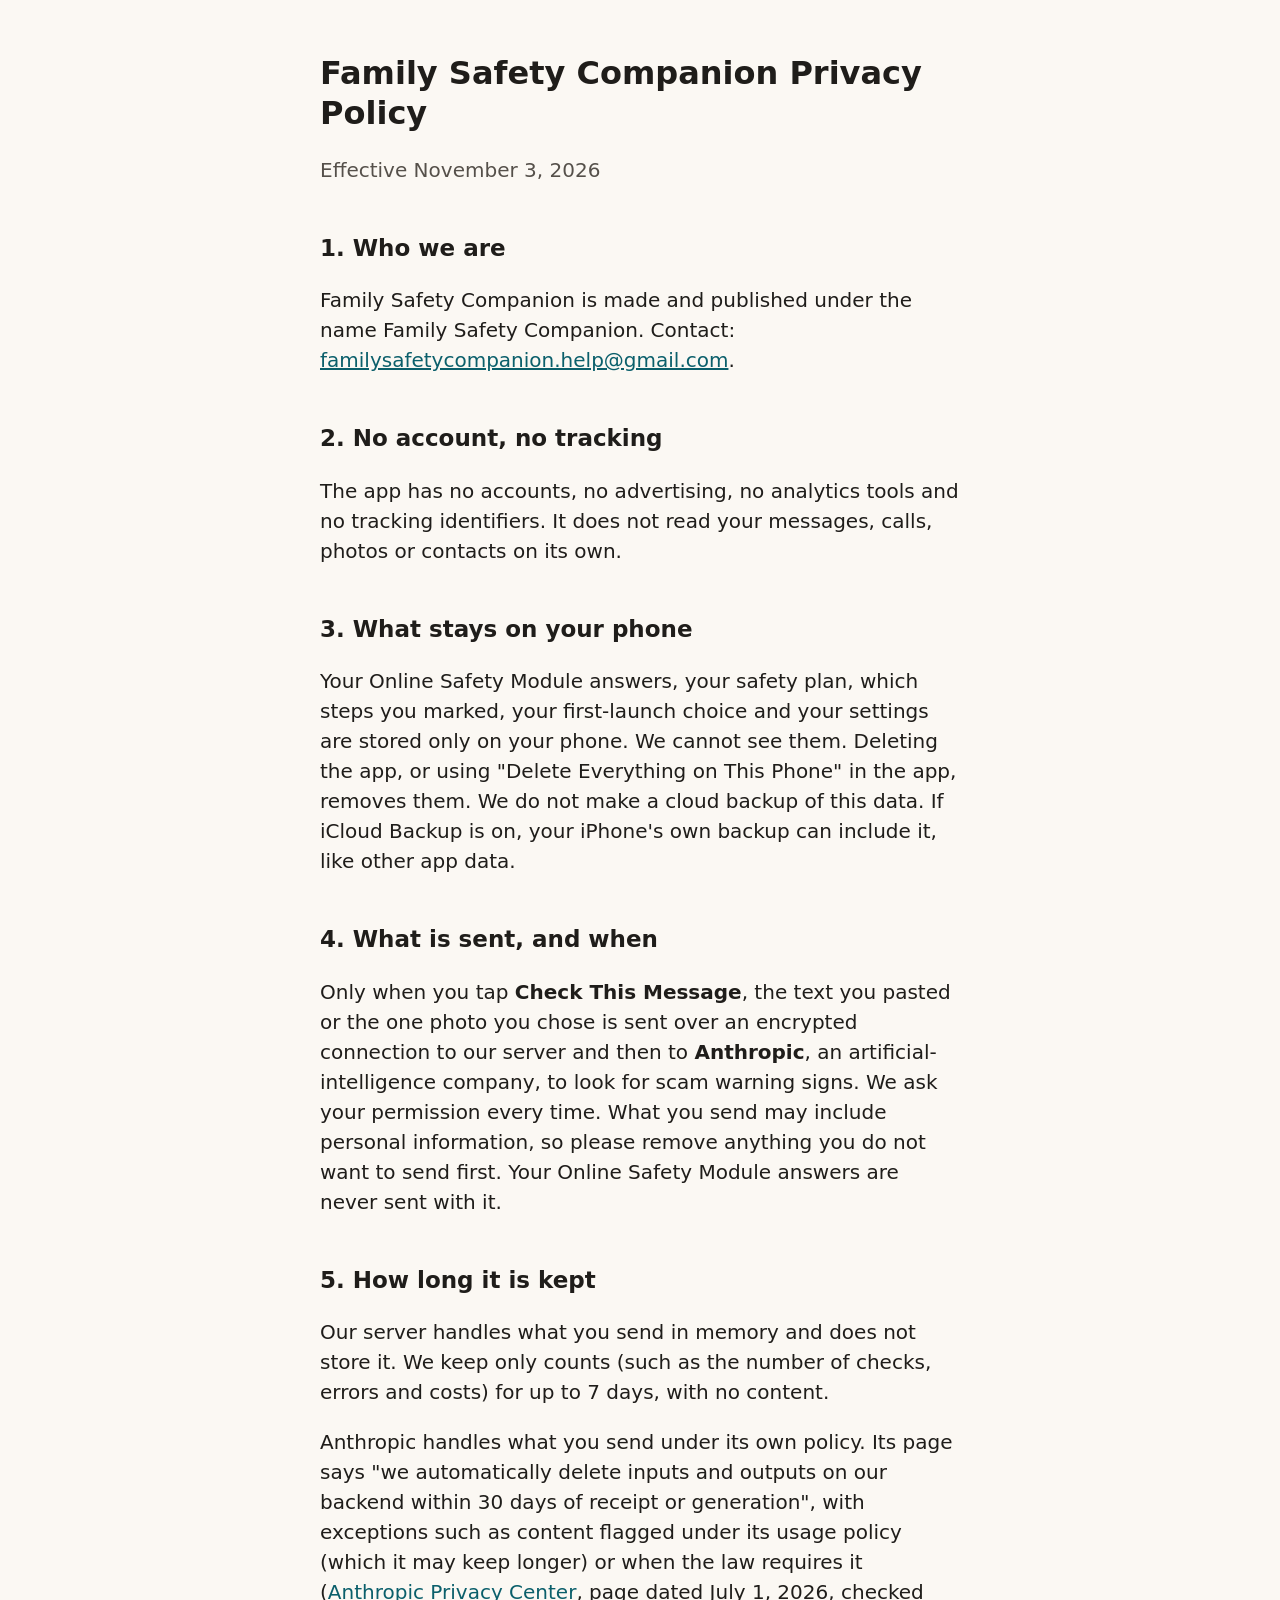
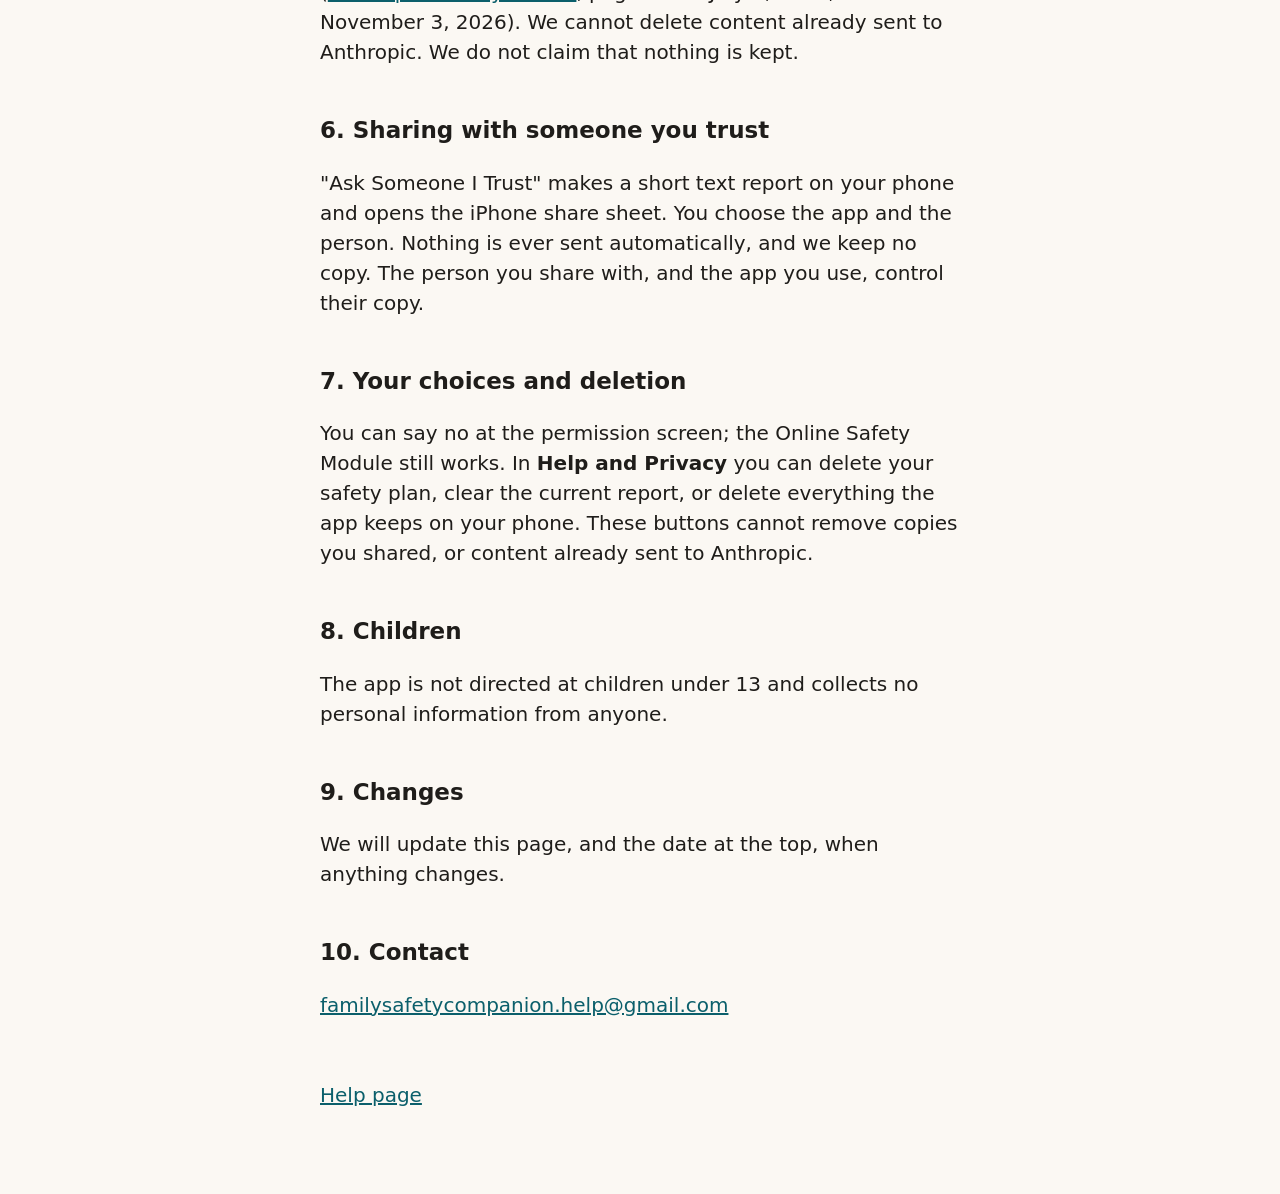
==== privacy.html @ 12cf43f0 "Help and privacy pages for Family Safety Companion" ====
<!doctype html>
<html lang="en">
<head>
<meta charset="utf-8">
<meta name="viewport" content="width=device-width, initial-scale=1">
<title>Privacy Policy · Family Safety Companion</title>
<link rel="stylesheet" href="style.css">
</head>
<body>
<main>
<h1>Family Safety Companion Privacy Policy</h1>
<p class="meta">Effective November 3, 2026</p>

<h2>1. Who we are</h2>
<p>Family Safety Companion is made and published under the name Family Safety Companion. Contact: <a href="mailto:familysafetycompanion.help@gmail.com">familysafetycompanion.help@gmail.com</a>.</p>

<h2>2. No account, no tracking</h2>
<p>The app has no accounts, no advertising, no analytics tools and no tracking identifiers. It does not read your messages, calls, photos or contacts on its own.</p>

<h2>3. What stays on your phone</h2>
<p>Your Online Safety Module answers, your safety plan, which steps you marked, your first-launch choice and your settings are stored only on your phone. We cannot see them. Deleting the app, or using "Delete Everything on This Phone" in the app, removes them. We do not make a cloud backup of this data. If iCloud Backup is on, your iPhone's own backup can include it, like other app data.</p>

<h2>4. What is sent, and when</h2>
<p>Only when you tap <strong>Check This Message</strong>, the text you pasted or the one photo you chose is sent over an encrypted connection to our server and then to <strong>Anthropic</strong>, an artificial-intelligence company, to look for scam warning signs. We ask your permission every time. What you send may include personal information, so please remove anything you do not want to send first. Your Online Safety Module answers are never sent with it.</p>

<h2>5. How long it is kept</h2>
<p>Our server handles what you send in memory and does not store it. We keep only counts (such as the number of checks, errors and costs) for up to 7 days, with no content.</p>
<p>Anthropic handles what you send under its own policy. Its page says "we automatically delete inputs and outputs on our backend within 30 days of receipt or generation", with exceptions such as content flagged under its usage policy (which it may keep longer) or when the law requires it (<a href="https://privacy.claude.com/en/articles/7996866-how-long-do-you-store-my-organization-s-data">Anthropic Privacy Center</a>, page dated July 1, 2026, checked November 3, 2026). We cannot delete content already sent to Anthropic. We do not claim that nothing is kept.</p>

<h2>6. Sharing with someone you trust</h2>
<p>"Ask Someone I Trust" makes a short text report on your phone and opens the iPhone share sheet. You choose the app and the person. Nothing is ever sent automatically, and we keep no copy. The person you share with, and the app you use, control their copy.</p>

<h2>7. Your choices and deletion</h2>
<p>You can say no at the permission screen; the Online Safety Module still works. In <strong>Help and Privacy</strong> you can delete your safety plan, clear the current report, or delete everything the app keeps on your phone. These buttons cannot remove copies you shared, or content already sent to Anthropic.</p>

<h2>8. Children</h2>
<p>The app is not directed at children under 13 and collects no personal information from anyone.</p>

<h2>9. Changes</h2>
<p>We will update this page, and the date at the top, when anything changes.</p>

<h2>10. Contact</h2>
<p><a href="mailto:familysafetycompanion.help@gmail.com">familysafetycompanion.help@gmail.com</a></p>

<p class="nav"><a href="./">Help page</a></p>
</main>
</body>
</html>
---- style.css ----
:root {
  color-scheme: light dark;
  --bg: #fbf8f3;
  --text: #1f1d1a;
  --muted: #55504a;
  --link: #0b5f6b;
}
@media (prefers-color-scheme: dark) {
  :root { --bg: #161513; --text: #f2efe9; --muted: #bdb7ae; --link: #7fd3dd; }
}
body {
  margin: 0;
  background: var(--bg);
  color: var(--text);
  font: 20px/1.5 -apple-system, BlinkMacSystemFont, "Segoe UI", system-ui, sans-serif;
}
main { max-width: 40rem; margin: 0 auto; padding: 2rem 16px 4rem; }
h1 { font-size: 1.6em; line-height: 1.25; }
h2 { font-size: 1.15em; margin-top: 2em; }
.meta, .lead { color: var(--muted); }
a { color: var(--link); }
.nav { margin-top: 3em; }
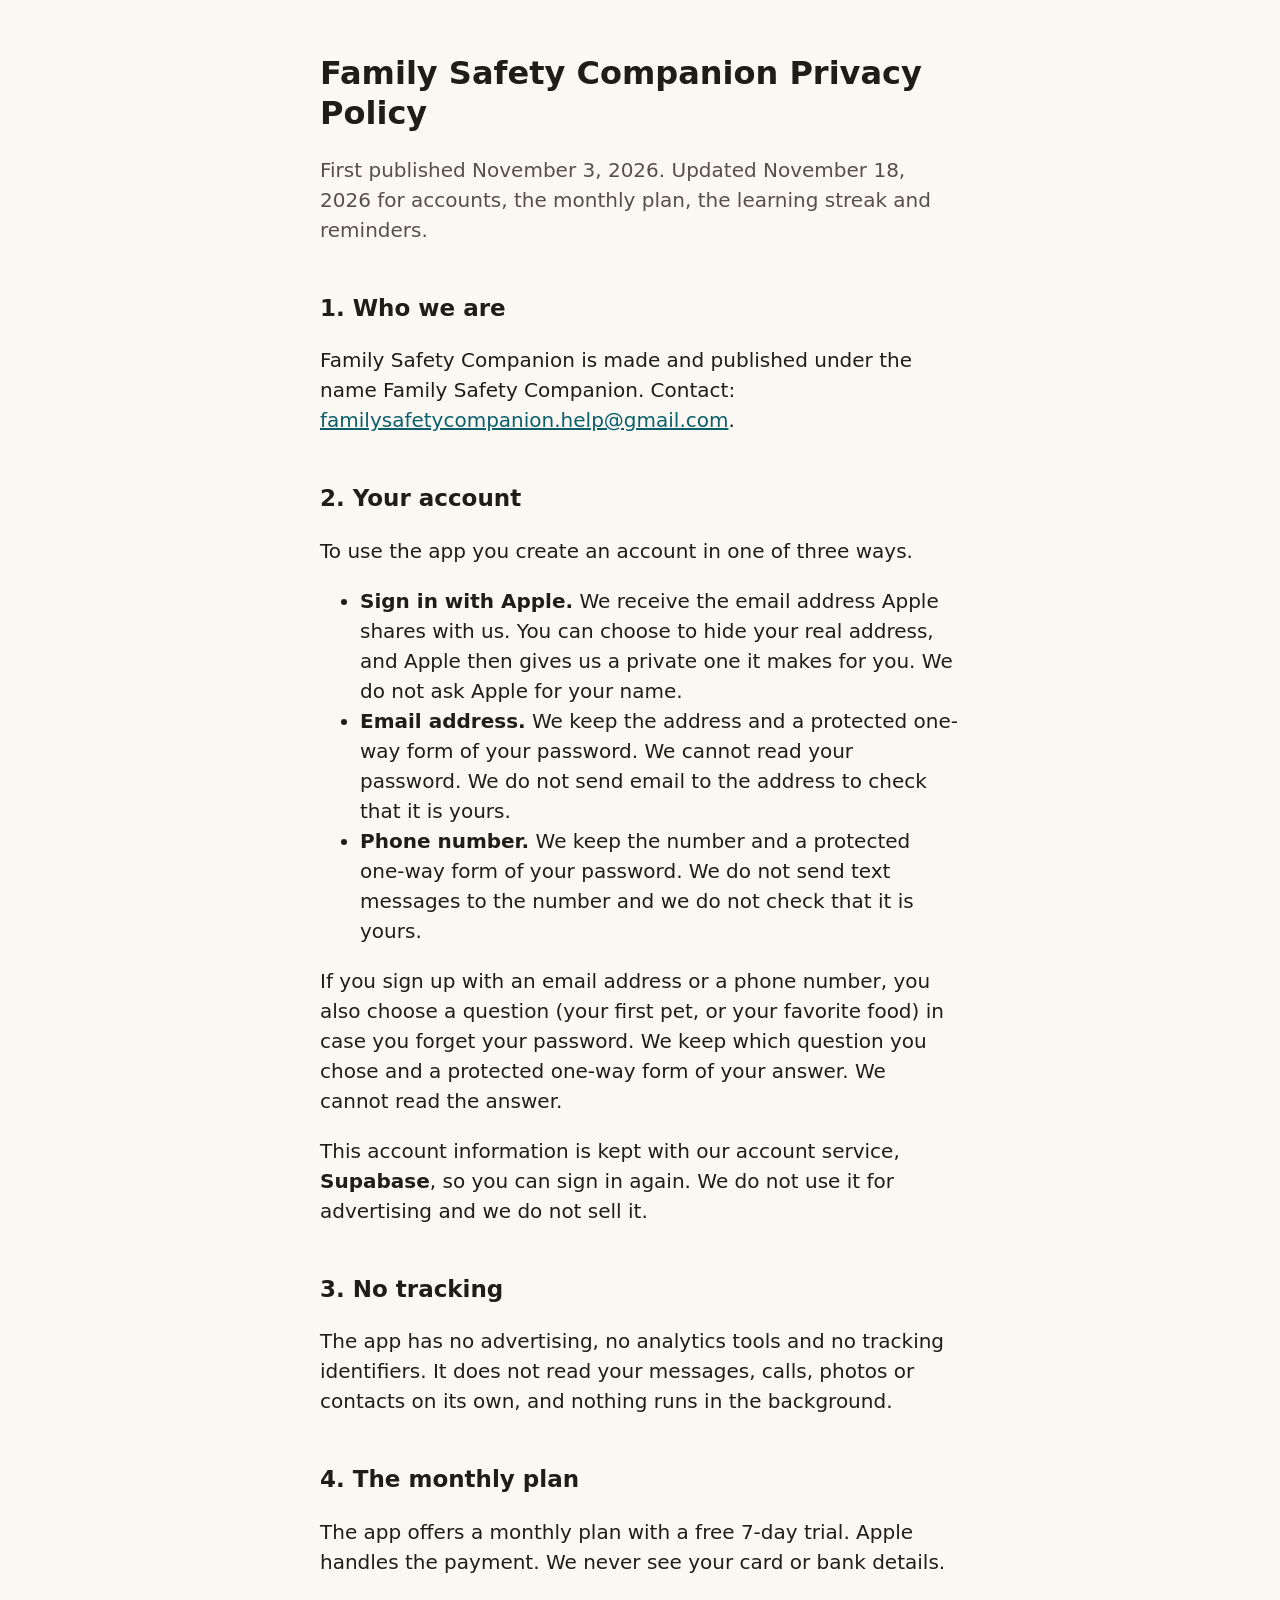
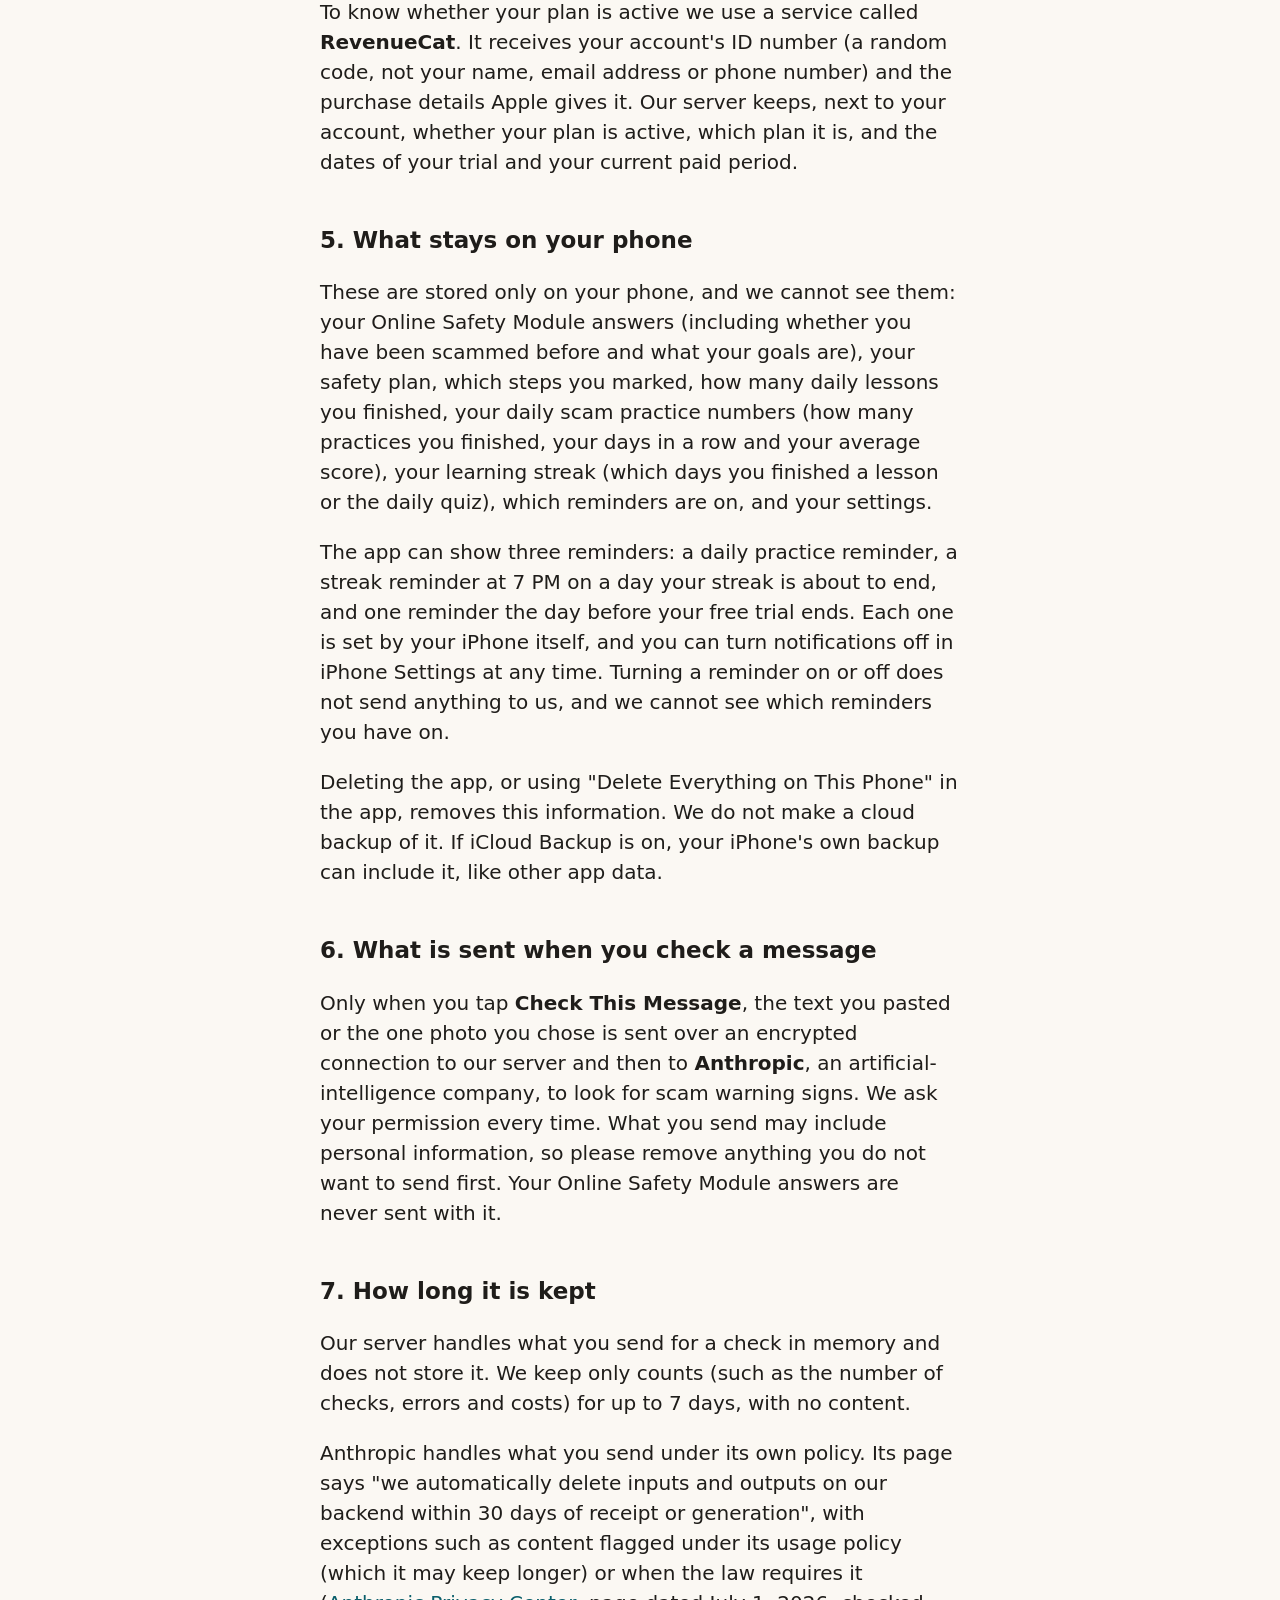
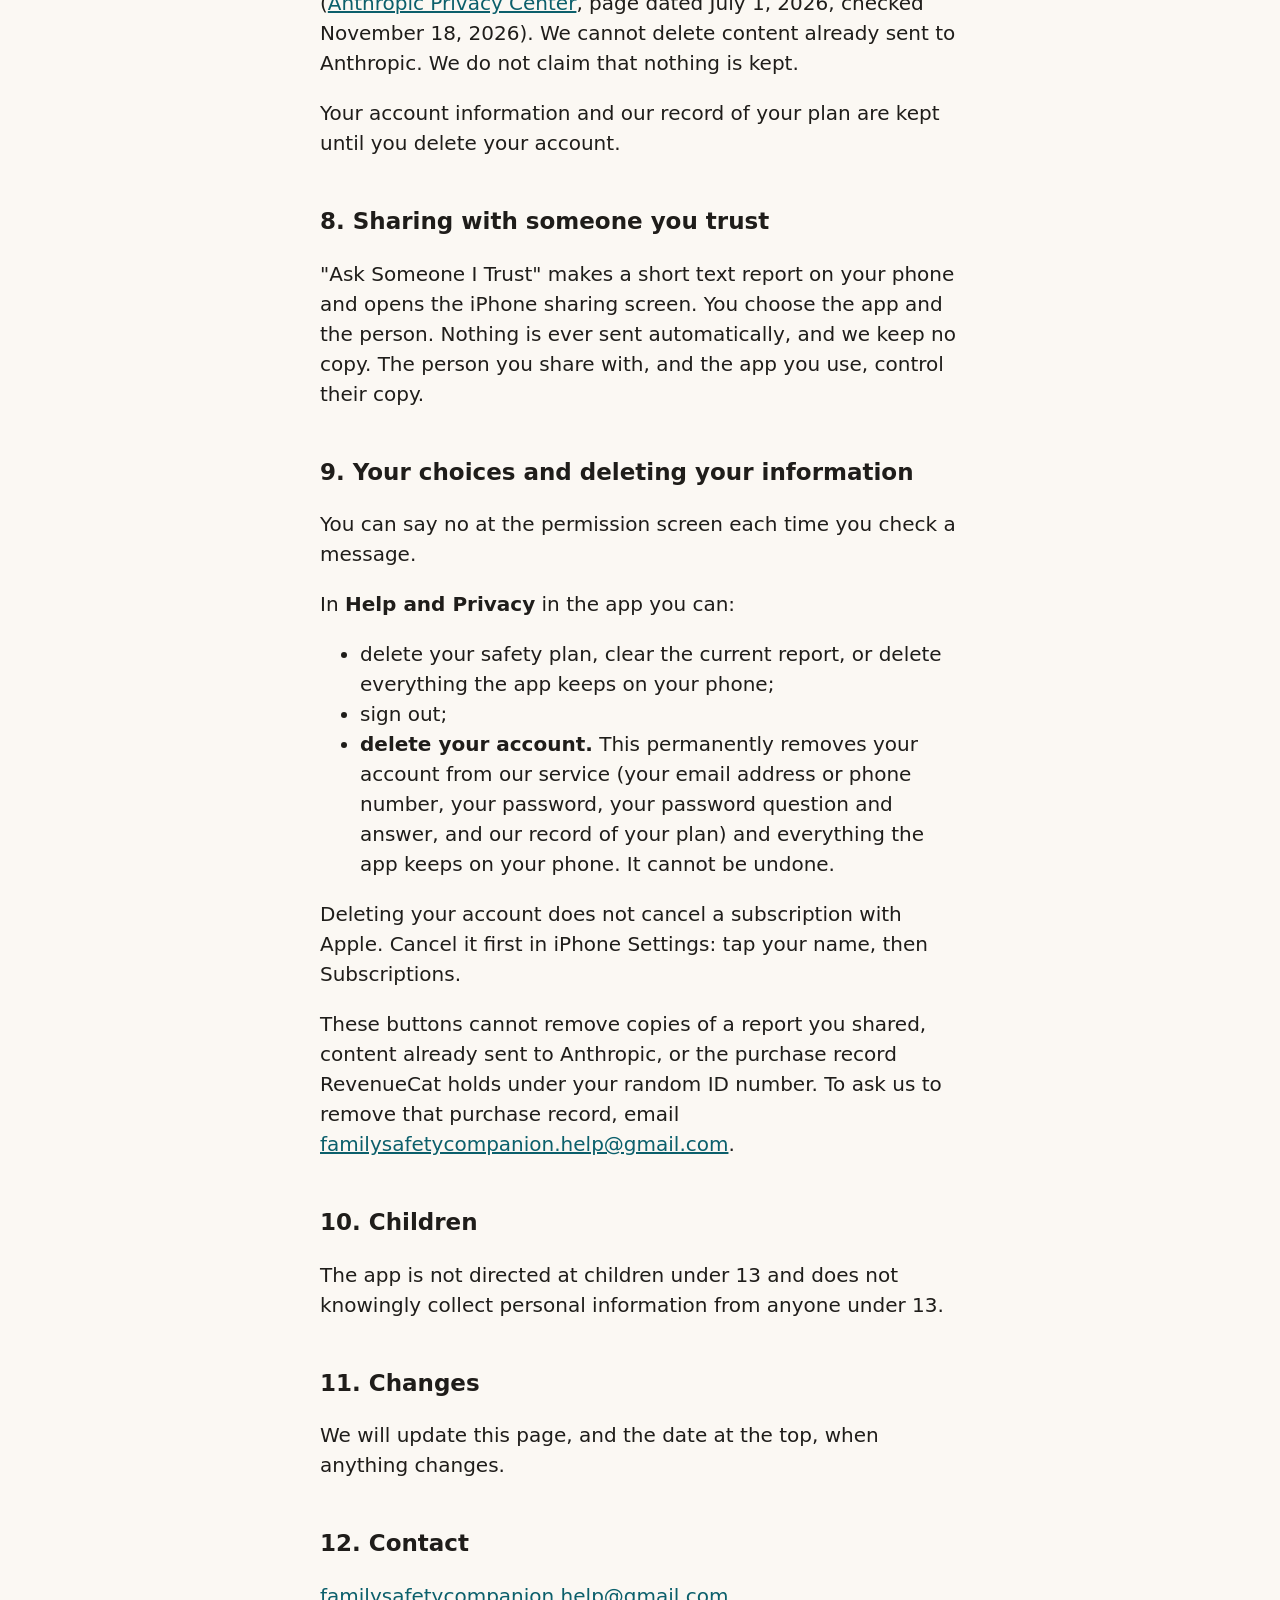
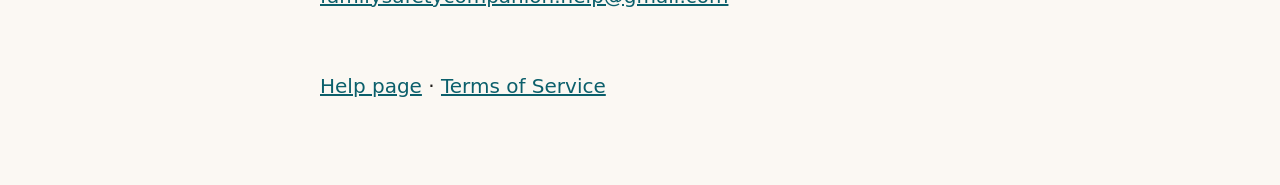
==== commit 7bad129f: "Add the Terms of Service; update the help and privacy pages Accounts, the monthly plan with its free" ====
--- a/privacy.html
+++ b/privacy.html
@@ -9,40 +9,65 @@
 <body>
 <main>
 <h1>Family Safety Companion Privacy Policy</h1>
-<p class="meta">Effective November 3, 2026</p>
+<p class="meta">First published November 3, 2026. Updated November 18, 2026 for accounts, the monthly plan, the learning streak and reminders.</p>
 
 <h2>1. Who we are</h2>
 <p>Family Safety Companion is made and published under the name Family Safety Companion. Contact: <a href="mailto:familysafetycompanion.help@gmail.com">familysafetycompanion.help@gmail.com</a>.</p>
 
-<h2>2. No account, no tracking</h2>
-<p>The app has no accounts, no advertising, no analytics tools and no tracking identifiers. It does not read your messages, calls, photos or contacts on its own.</p>
+<h2>2. Your account</h2>
+<p>To use the app you create an account in one of three ways.</p>
+<ul>
+<li><strong>Sign in with Apple.</strong> We receive the email address Apple shares with us. You can choose to hide your real address, and Apple then gives us a private one it makes for you. We do not ask Apple for your name.</li>
+<li><strong>Email address.</strong> We keep the address and a protected one-way form of your password. We cannot read your password. We do not send email to the address to check that it is yours.</li>
+<li><strong>Phone number.</strong> We keep the number and a protected one-way form of your password. We do not send text messages to the number and we do not check that it is yours.</li>
+</ul>
+<p>If you sign up with an email address or a phone number, you also choose a question (your first pet, or your favorite food) in case you forget your password. We keep which question you chose and a protected one-way form of your answer. We cannot read the answer.</p>
+<p>This account information is kept with our account service, <strong>Supabase</strong>, so you can sign in again. We do not use it for advertising and we do not sell it.</p>
 
-<h2>3. What stays on your phone</h2>
-<p>Your Online Safety Module answers, your safety plan, which steps you marked, your first-launch choice and your settings are stored only on your phone. We cannot see them. Deleting the app, or using "Delete Everything on This Phone" in the app, removes them. We do not make a cloud backup of this data. If iCloud Backup is on, your iPhone's own backup can include it, like other app data.</p>
+<h2>3. No tracking</h2>
+<p>The app has no advertising, no analytics tools and no tracking identifiers. It does not read your messages, calls, photos or contacts on its own, and nothing runs in the background.</p>
 
-<h2>4. What is sent, and when</h2>
+<h2>4. The monthly plan</h2>
+<p>The app offers a monthly plan with a free 7-day trial. Apple handles the payment. We never see your card or bank details.</p>
+<p>To know whether your plan is active we use a service called <strong>RevenueCat</strong>. It receives your account's ID number (a random code, not your name, email address or phone number) and the purchase details Apple gives it. Our server keeps, next to your account, whether your plan is active, which plan it is, and the dates of your trial and your current paid period.</p>
+
+<h2>5. What stays on your phone</h2>
+<p>These are stored only on your phone, and we cannot see them: your Online Safety Module answers (including whether you have been scammed before and what your goals are), your safety plan, which steps you marked, how many daily lessons you finished, your daily scam practice numbers (how many practices you finished, your days in a row and your average score), your learning streak (which days you finished a lesson or the daily quiz), which reminders are on, and your settings.</p>
+<p>The app can show three reminders: a daily practice reminder, a streak reminder at 7 PM on a day your streak is about to end, and one reminder the day before your free trial ends. Each one is set by your iPhone itself, and you can turn notifications off in iPhone Settings at any time. Turning a reminder on or off does not send anything to us, and we cannot see which reminders you have on.</p>
+<p>Deleting the app, or using "Delete Everything on This Phone" in the app, removes this information. We do not make a cloud backup of it. If iCloud Backup is on, your iPhone's own backup can include it, like other app data.</p>
+
+<h2>6. What is sent when you check a message</h2>
 <p>Only when you tap <strong>Check This Message</strong>, the text you pasted or the one photo you chose is sent over an encrypted connection to our server and then to <strong>Anthropic</strong>, an artificial-intelligence company, to look for scam warning signs. We ask your permission every time. What you send may include personal information, so please remove anything you do not want to send first. Your Online Safety Module answers are never sent with it.</p>
 
-<h2>5. How long it is kept</h2>
-<p>Our server handles what you send in memory and does not store it. We keep only counts (such as the number of checks, errors and costs) for up to 7 days, with no content.</p>
-<p>Anthropic handles what you send under its own policy. Its page says "we automatically delete inputs and outputs on our backend within 30 days of receipt or generation", with exceptions such as content flagged under its usage policy (which it may keep longer) or when the law requires it (<a href="https://privacy.claude.com/en/articles/7996866-how-long-do-you-store-my-organization-s-data">Anthropic Privacy Center</a>, page dated July 1, 2026, checked November 3, 2026). We cannot delete content already sent to Anthropic. We do not claim that nothing is kept.</p>
+<h2>7. How long it is kept</h2>
+<p>Our server handles what you send for a check in memory and does not store it. We keep only counts (such as the number of checks, errors and costs) for up to 7 days, with no content.</p>
+<p>Anthropic handles what you send under its own policy. Its page says "we automatically delete inputs and outputs on our backend within 30 days of receipt or generation", with exceptions such as content flagged under its usage policy (which it may keep longer) or when the law requires it (<a href="https://privacy.claude.com/en/articles/7996866-how-long-do-you-store-my-organization-s-data">Anthropic Privacy Center</a>, page dated July 1, 2026, checked November 18, 2026). We cannot delete content already sent to Anthropic. We do not claim that nothing is kept.</p>
+<p>Your account information and our record of your plan are kept until you delete your account.</p>
 
-<h2>6. Sharing with someone you trust</h2>
-<p>"Ask Someone I Trust" makes a short text report on your phone and opens the iPhone share sheet. You choose the app and the person. Nothing is ever sent automatically, and we keep no copy. The person you share with, and the app you use, control their copy.</p>
+<h2>8. Sharing with someone you trust</h2>
+<p>"Ask Someone I Trust" makes a short text report on your phone and opens the iPhone sharing screen. You choose the app and the person. Nothing is ever sent automatically, and we keep no copy. The person you share with, and the app you use, control their copy.</p>
 
-<h2>7. Your choices and deletion</h2>
-<p>You can say no at the permission screen; the Online Safety Module still works. In <strong>Help and Privacy</strong> you can delete your safety plan, clear the current report, or delete everything the app keeps on your phone. These buttons cannot remove copies you shared, or content already sent to Anthropic.</p>
+<h2>9. Your choices and deleting your information</h2>
+<p>You can say no at the permission screen each time you check a message.</p>
+<p>In <strong>Help and Privacy</strong> in the app you can:</p>
+<ul>
+<li>delete your safety plan, clear the current report, or delete everything the app keeps on your phone;</li>
+<li>sign out;</li>
+<li><strong>delete your account.</strong> This permanently removes your account from our service (your email address or phone number, your password, your password question and answer, and our record of your plan) and everything the app keeps on your phone. It cannot be undone.</li>
+</ul>
+<p>Deleting your account does not cancel a subscription with Apple. Cancel it first in iPhone Settings: tap your name, then Subscriptions.</p>
+<p>These buttons cannot remove copies of a report you shared, content already sent to Anthropic, or the purchase record RevenueCat holds under your random ID number. To ask us to remove that purchase record, email <a href="mailto:familysafetycompanion.help@gmail.com">familysafetycompanion.help@gmail.com</a>.</p>
 
-<h2>8. Children</h2>
-<p>The app is not directed at children under 13 and collects no personal information from anyone.</p>
+<h2>10. Children</h2>
+<p>The app is not directed at children under 13 and does not knowingly collect personal information from anyone under 13.</p>
 
-<h2>9. Changes</h2>
+<h2>11. Changes</h2>
 <p>We will update this page, and the date at the top, when anything changes.</p>
 
-<h2>10. Contact</h2>
+<h2>12. Contact</h2>
 <p><a href="mailto:familysafetycompanion.help@gmail.com">familysafetycompanion.help@gmail.com</a></p>
 
-<p class="nav"><a href="./">Help page</a></p>
+<p class="nav"><a href="./">Help page</a> · <a href="terms.html">Terms of Service</a></p>
 </main>
 </body>
 </html>
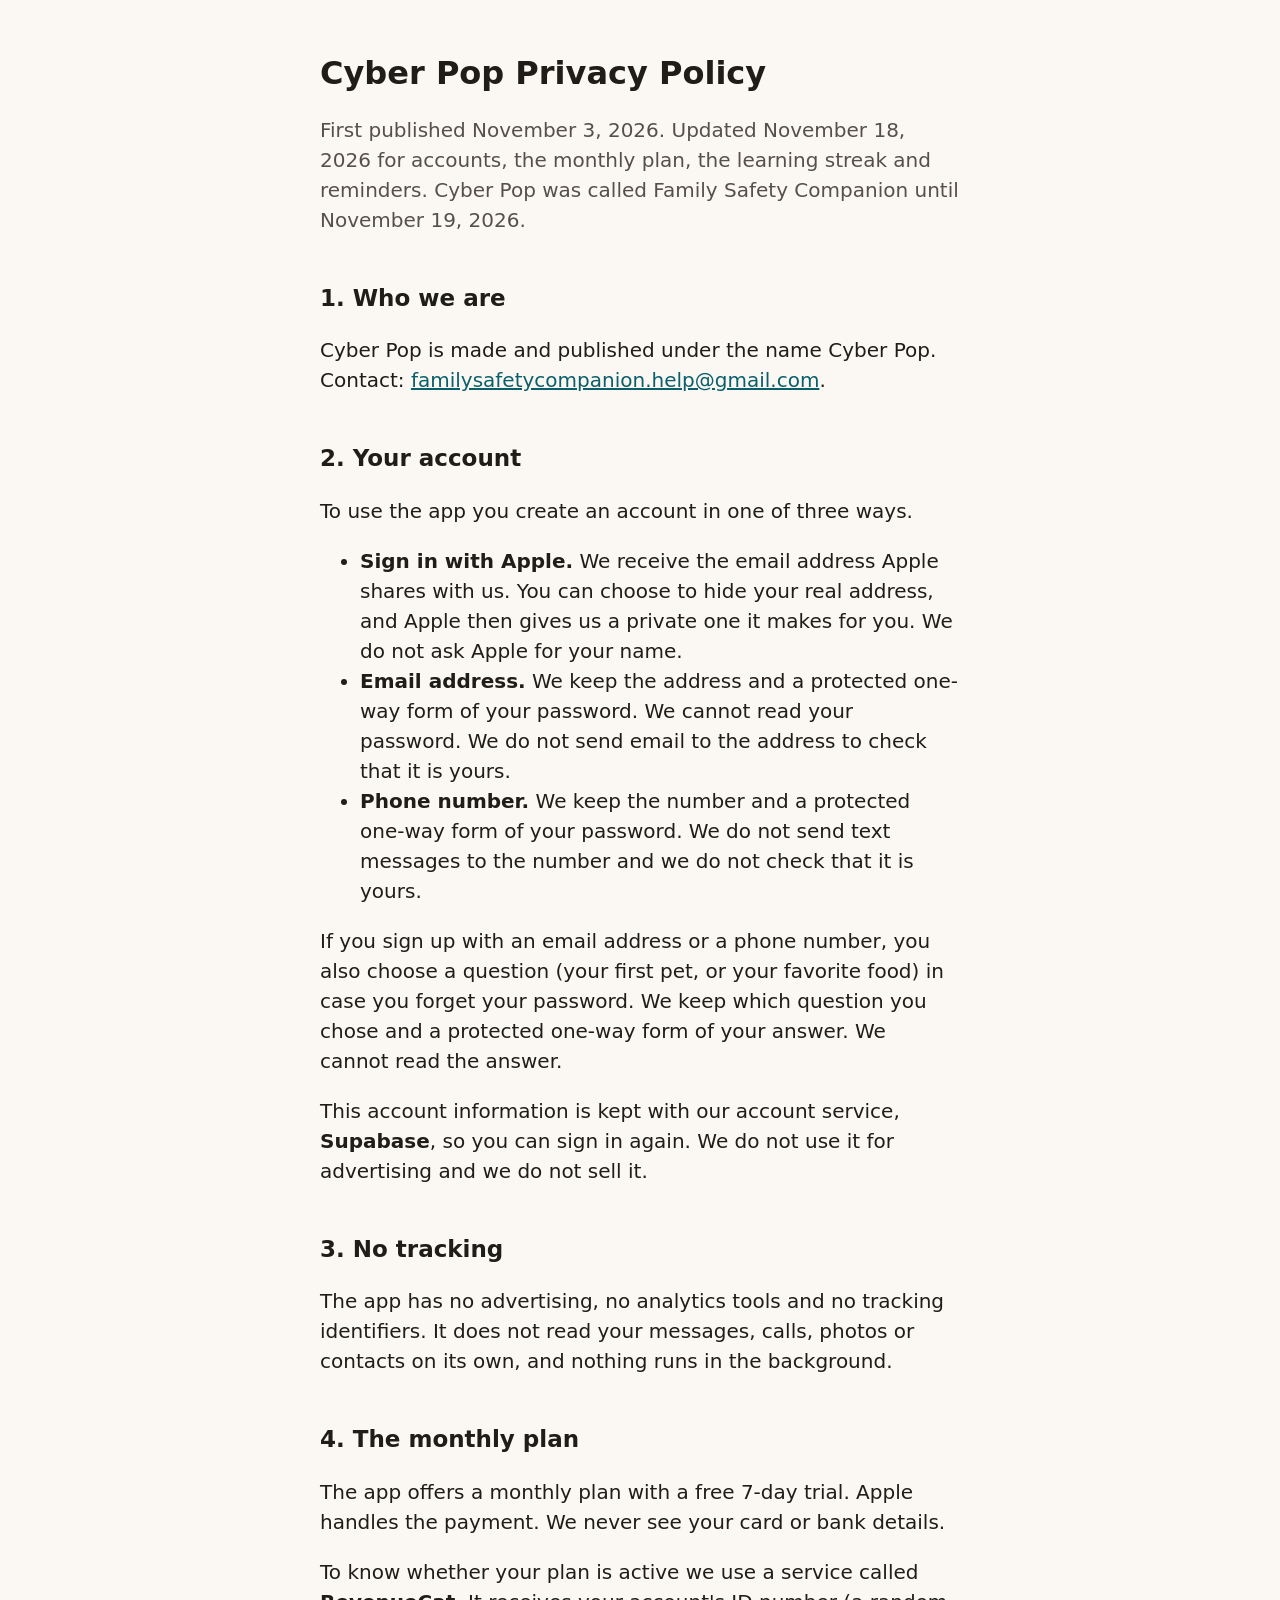
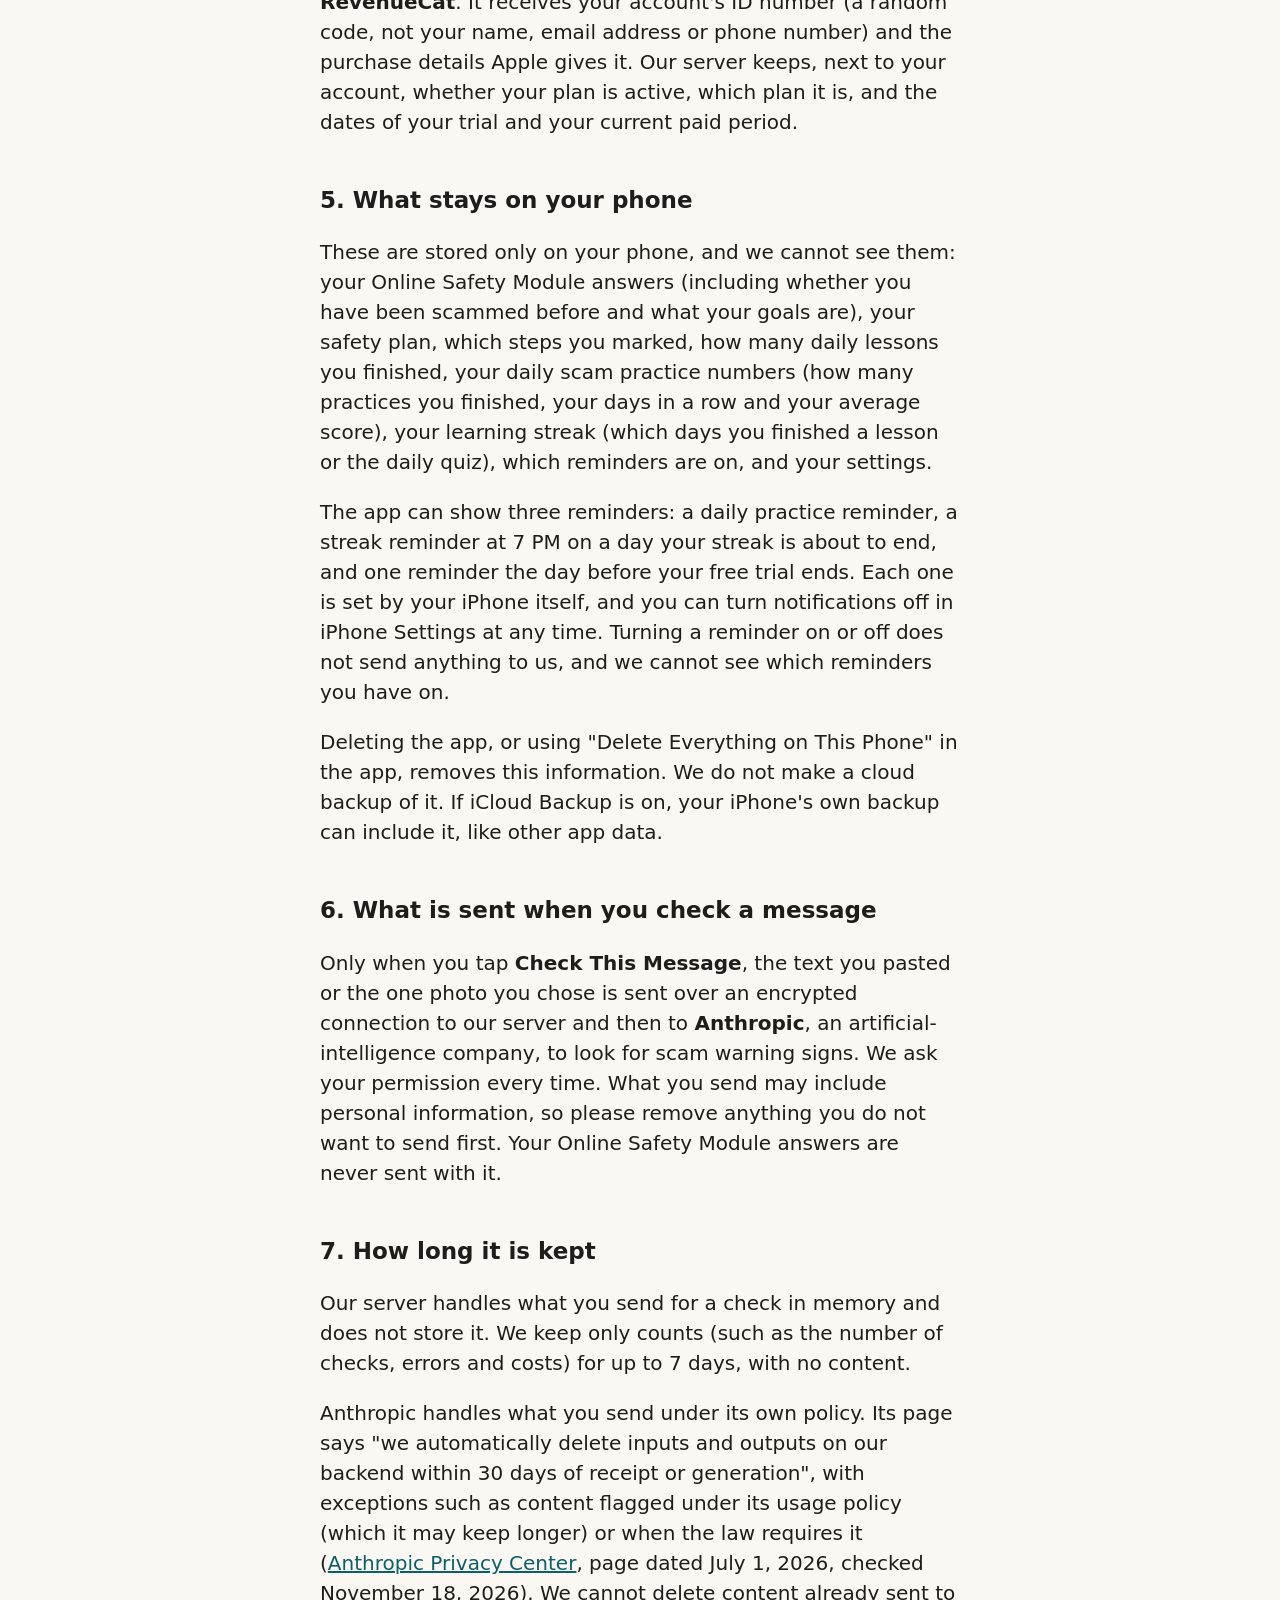
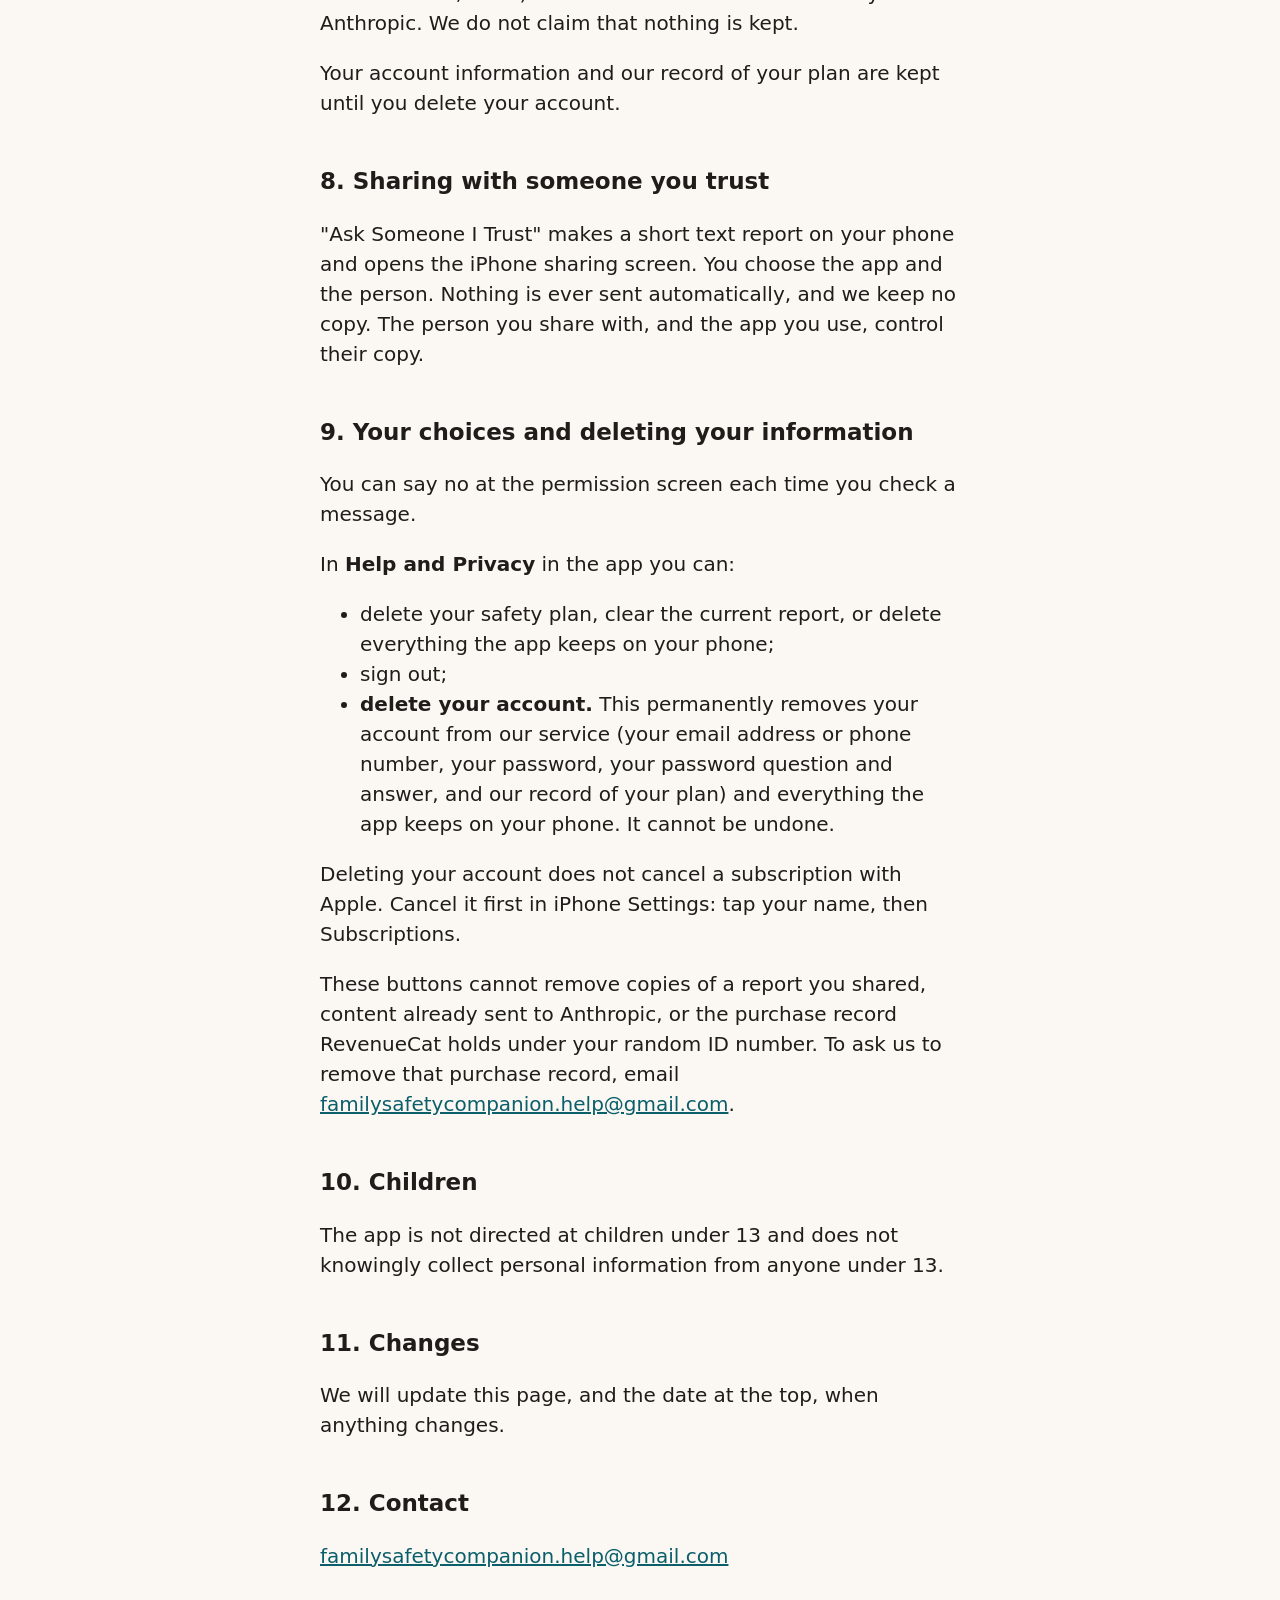
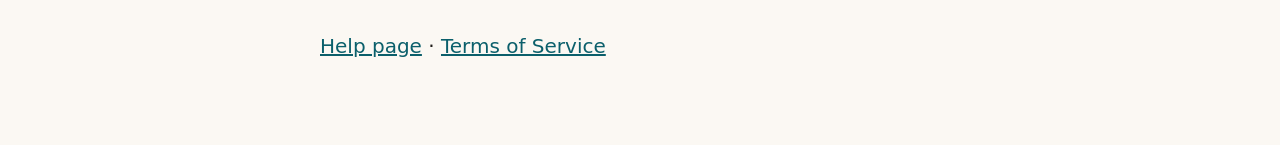
==== commit 0fb736c3: "Rename to Cyber Pop" ====
--- a/privacy.html
+++ b/privacy.html
@@ -3,16 +3,16 @@
 <head>
 <meta charset="utf-8">
 <meta name="viewport" content="width=device-width, initial-scale=1">
-<title>Privacy Policy · Family Safety Companion</title>
+<title>Privacy Policy · Cyber Pop</title>
 <link rel="stylesheet" href="style.css">
 </head>
 <body>
 <main>
-<h1>Family Safety Companion Privacy Policy</h1>
-<p class="meta">First published November 3, 2026. Updated November 18, 2026 for accounts, the monthly plan, the learning streak and reminders.</p>
+<h1>Cyber Pop Privacy Policy</h1>
+<p class="meta">First published November 3, 2026. Updated November 18, 2026 for accounts, the monthly plan, the learning streak and reminders. Cyber Pop was called Family Safety Companion until November 19, 2026.</p>
 
 <h2>1. Who we are</h2>
-<p>Family Safety Companion is made and published under the name Family Safety Companion. Contact: <a href="mailto:familysafetycompanion.help@gmail.com">familysafetycompanion.help@gmail.com</a>.</p>
+<p>Cyber Pop is made and published under the name Cyber Pop. Contact: <a href="mailto:familysafetycompanion.help@gmail.com">familysafetycompanion.help@gmail.com</a>.</p>
 
 <h2>2. Your account</h2>
 <p>To use the app you create an account in one of three ways.</p>
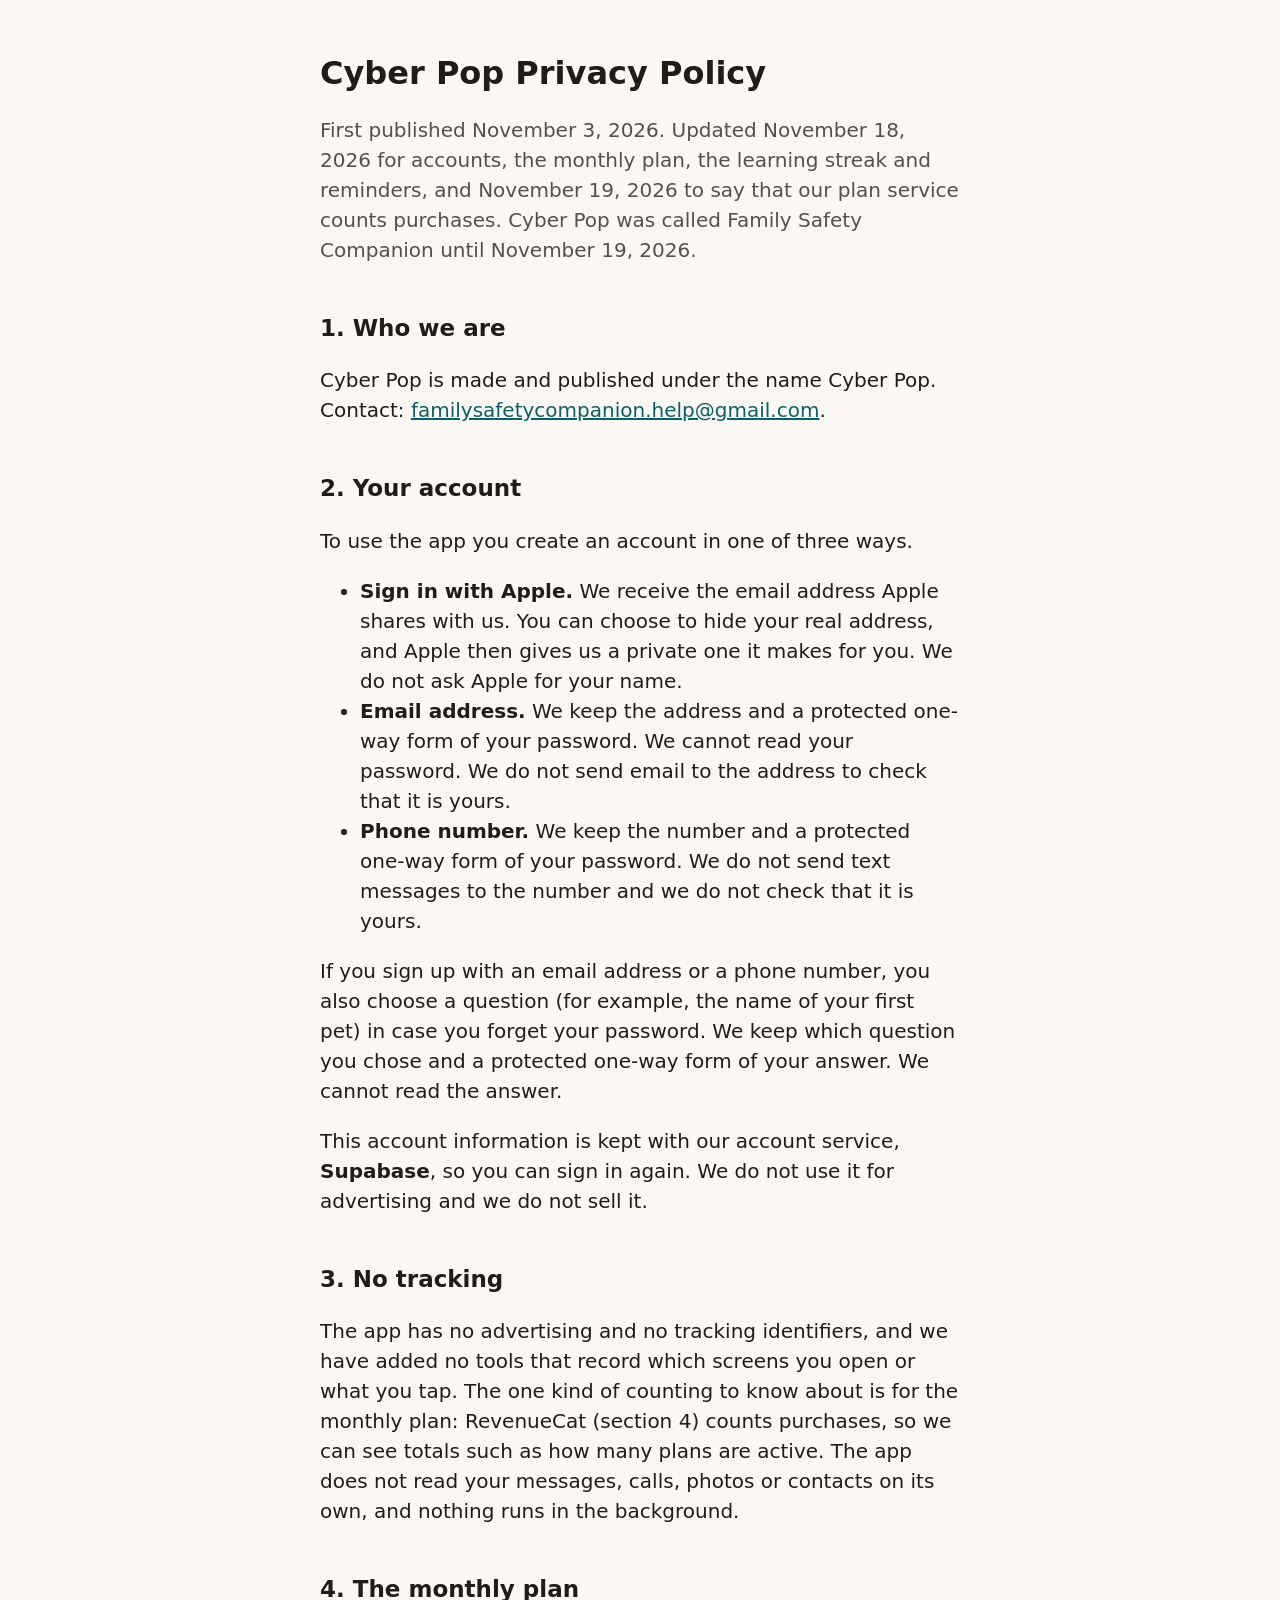
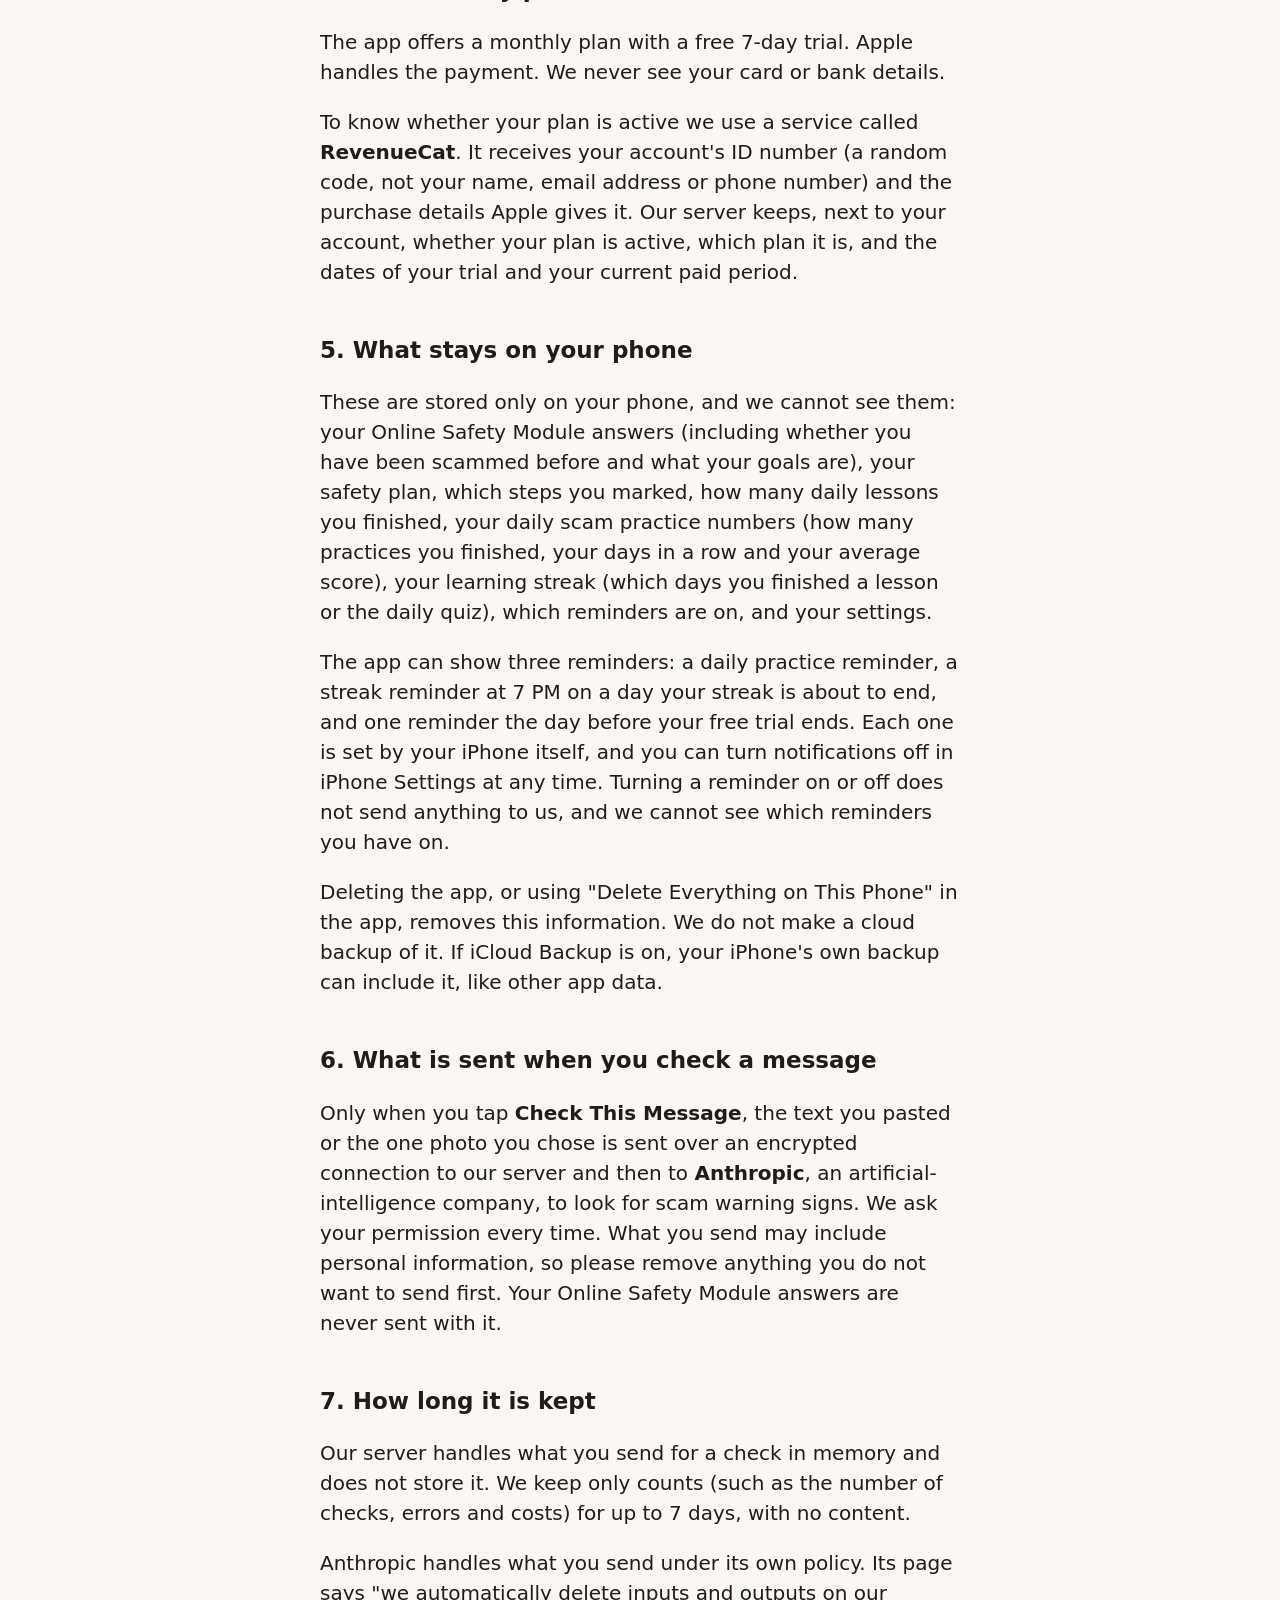
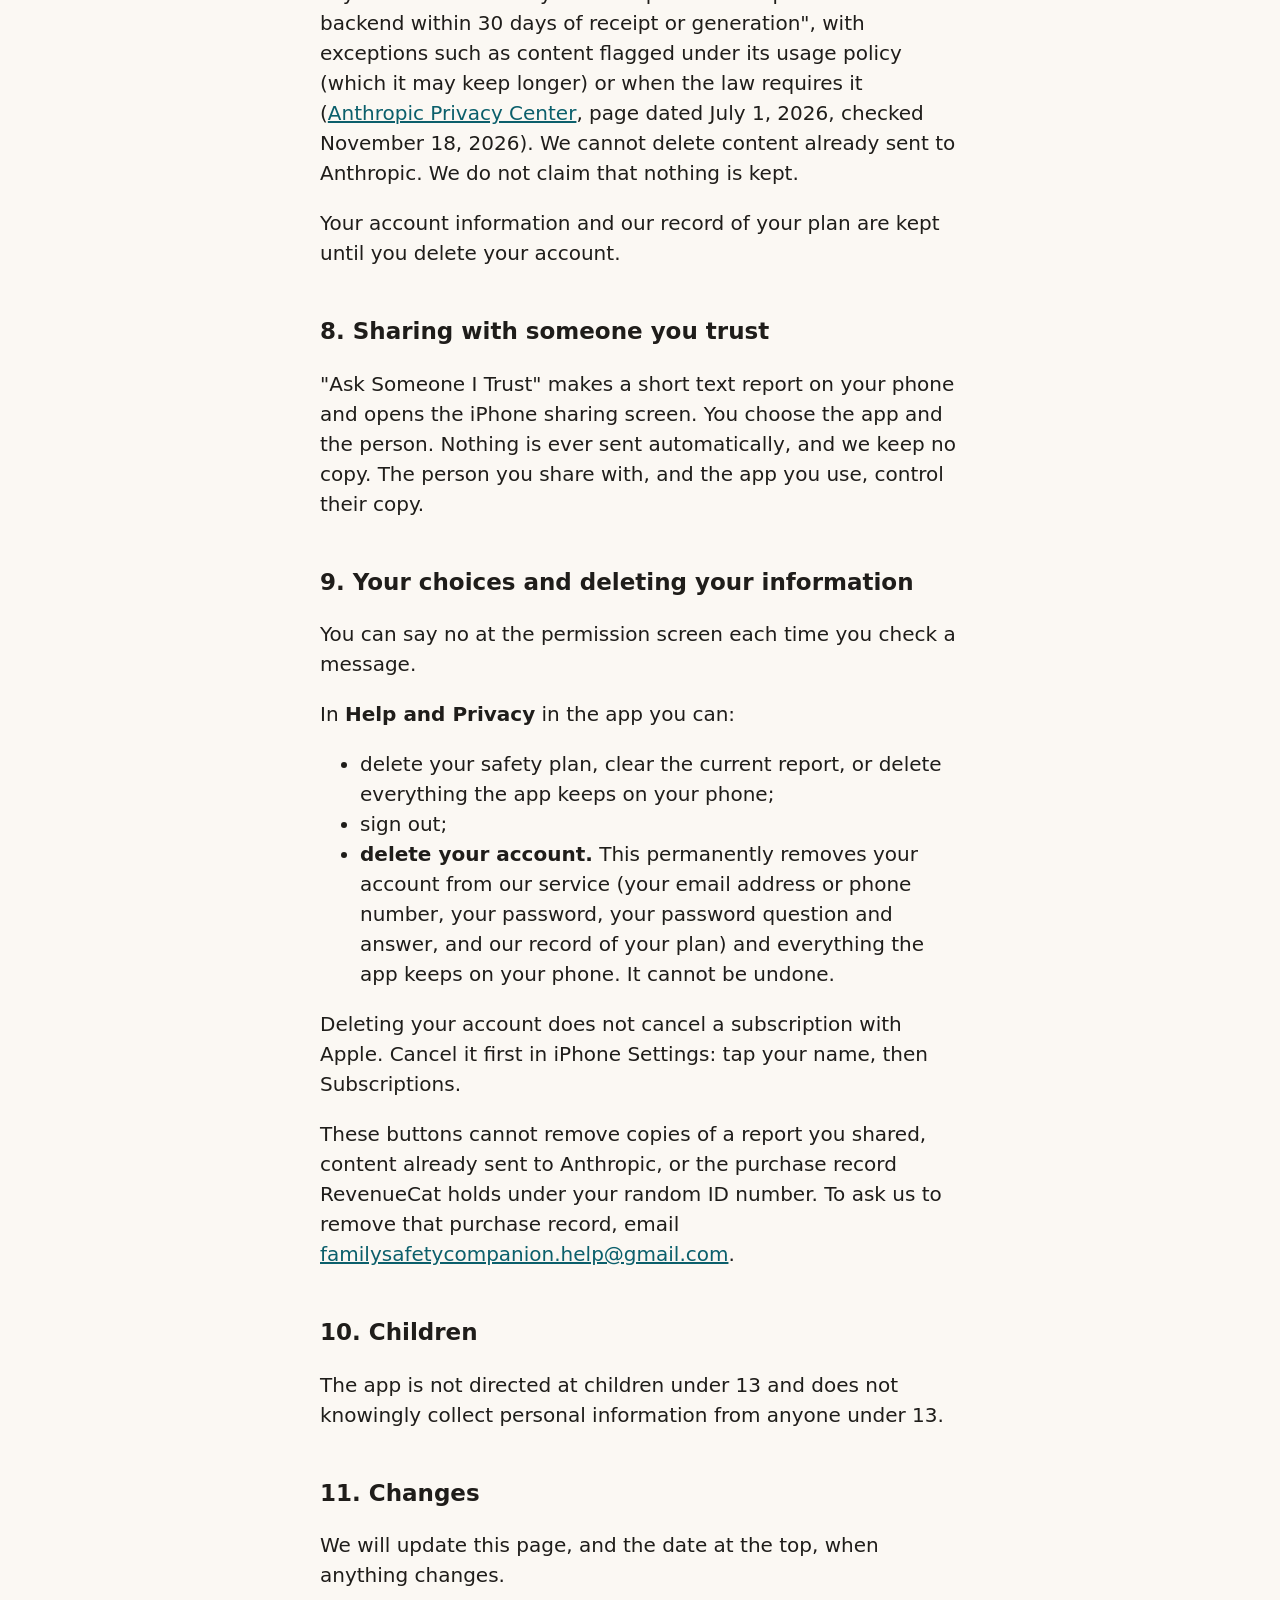
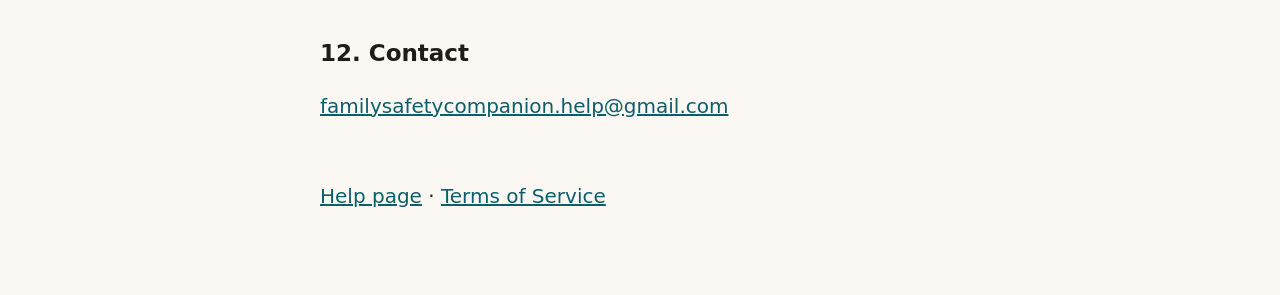
==== commit 51a77eea: "Privacy page: say that the plan service counts purchases Section 3 no longer says "no analytics tool" ====
--- a/privacy.html
+++ b/privacy.html
@@ -9,7 +9,7 @@
 <body>
 <main>
 <h1>Cyber Pop Privacy Policy</h1>
-<p class="meta">First published November 3, 2026. Updated November 18, 2026 for accounts, the monthly plan, the learning streak and reminders. Cyber Pop was called Family Safety Companion until November 19, 2026.</p>
+<p class="meta">First published November 3, 2026. Updated November 18, 2026 for accounts, the monthly plan, the learning streak and reminders, and November 19, 2026 to say that our plan service counts purchases. Cyber Pop was called Family Safety Companion until November 19, 2026.</p>
 
 <h2>1. Who we are</h2>
 <p>Cyber Pop is made and published under the name Cyber Pop. Contact: <a href="mailto:familysafetycompanion.help@gmail.com">familysafetycompanion.help@gmail.com</a>.</p>
@@ -21,11 +21,11 @@
 <li><strong>Email address.</strong> We keep the address and a protected one-way form of your password. We cannot read your password. We do not send email to the address to check that it is yours.</li>
 <li><strong>Phone number.</strong> We keep the number and a protected one-way form of your password. We do not send text messages to the number and we do not check that it is yours.</li>
 </ul>
-<p>If you sign up with an email address or a phone number, you also choose a question (your first pet, or your favorite food) in case you forget your password. We keep which question you chose and a protected one-way form of your answer. We cannot read the answer.</p>
+<p>If you sign up with an email address or a phone number, you also choose a question (for example, the name of your first pet) in case you forget your password. We keep which question you chose and a protected one-way form of your answer. We cannot read the answer.</p>
 <p>This account information is kept with our account service, <strong>Supabase</strong>, so you can sign in again. We do not use it for advertising and we do not sell it.</p>
 
 <h2>3. No tracking</h2>
-<p>The app has no advertising, no analytics tools and no tracking identifiers. It does not read your messages, calls, photos or contacts on its own, and nothing runs in the background.</p>
+<p>The app has no advertising and no tracking identifiers, and we have added no tools that record which screens you open or what you tap. The one kind of counting to know about is for the monthly plan: RevenueCat (section 4) counts purchases, so we can see totals such as how many plans are active. The app does not read your messages, calls, photos or contacts on its own, and nothing runs in the background.</p>
 
 <h2>4. The monthly plan</h2>
 <p>The app offers a monthly plan with a free 7-day trial. Apple handles the payment. We never see your card or bank details.</p>
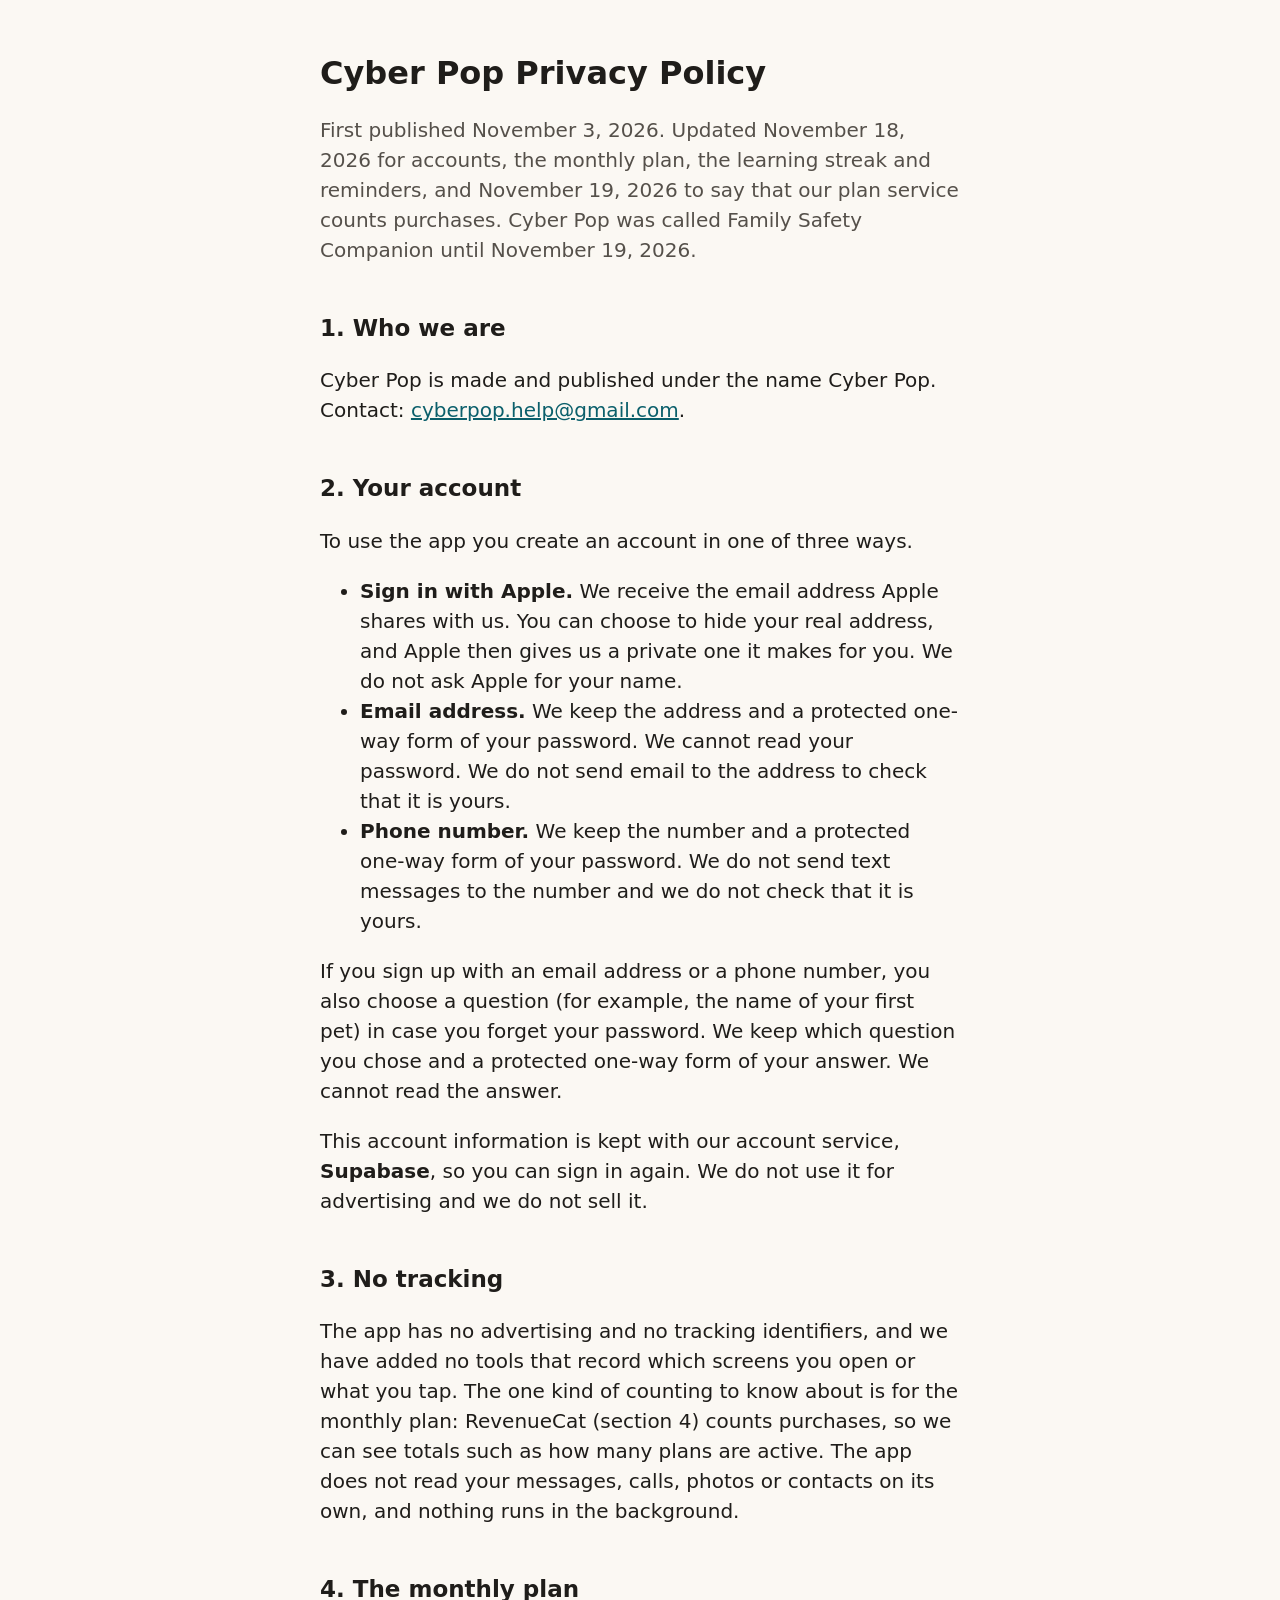
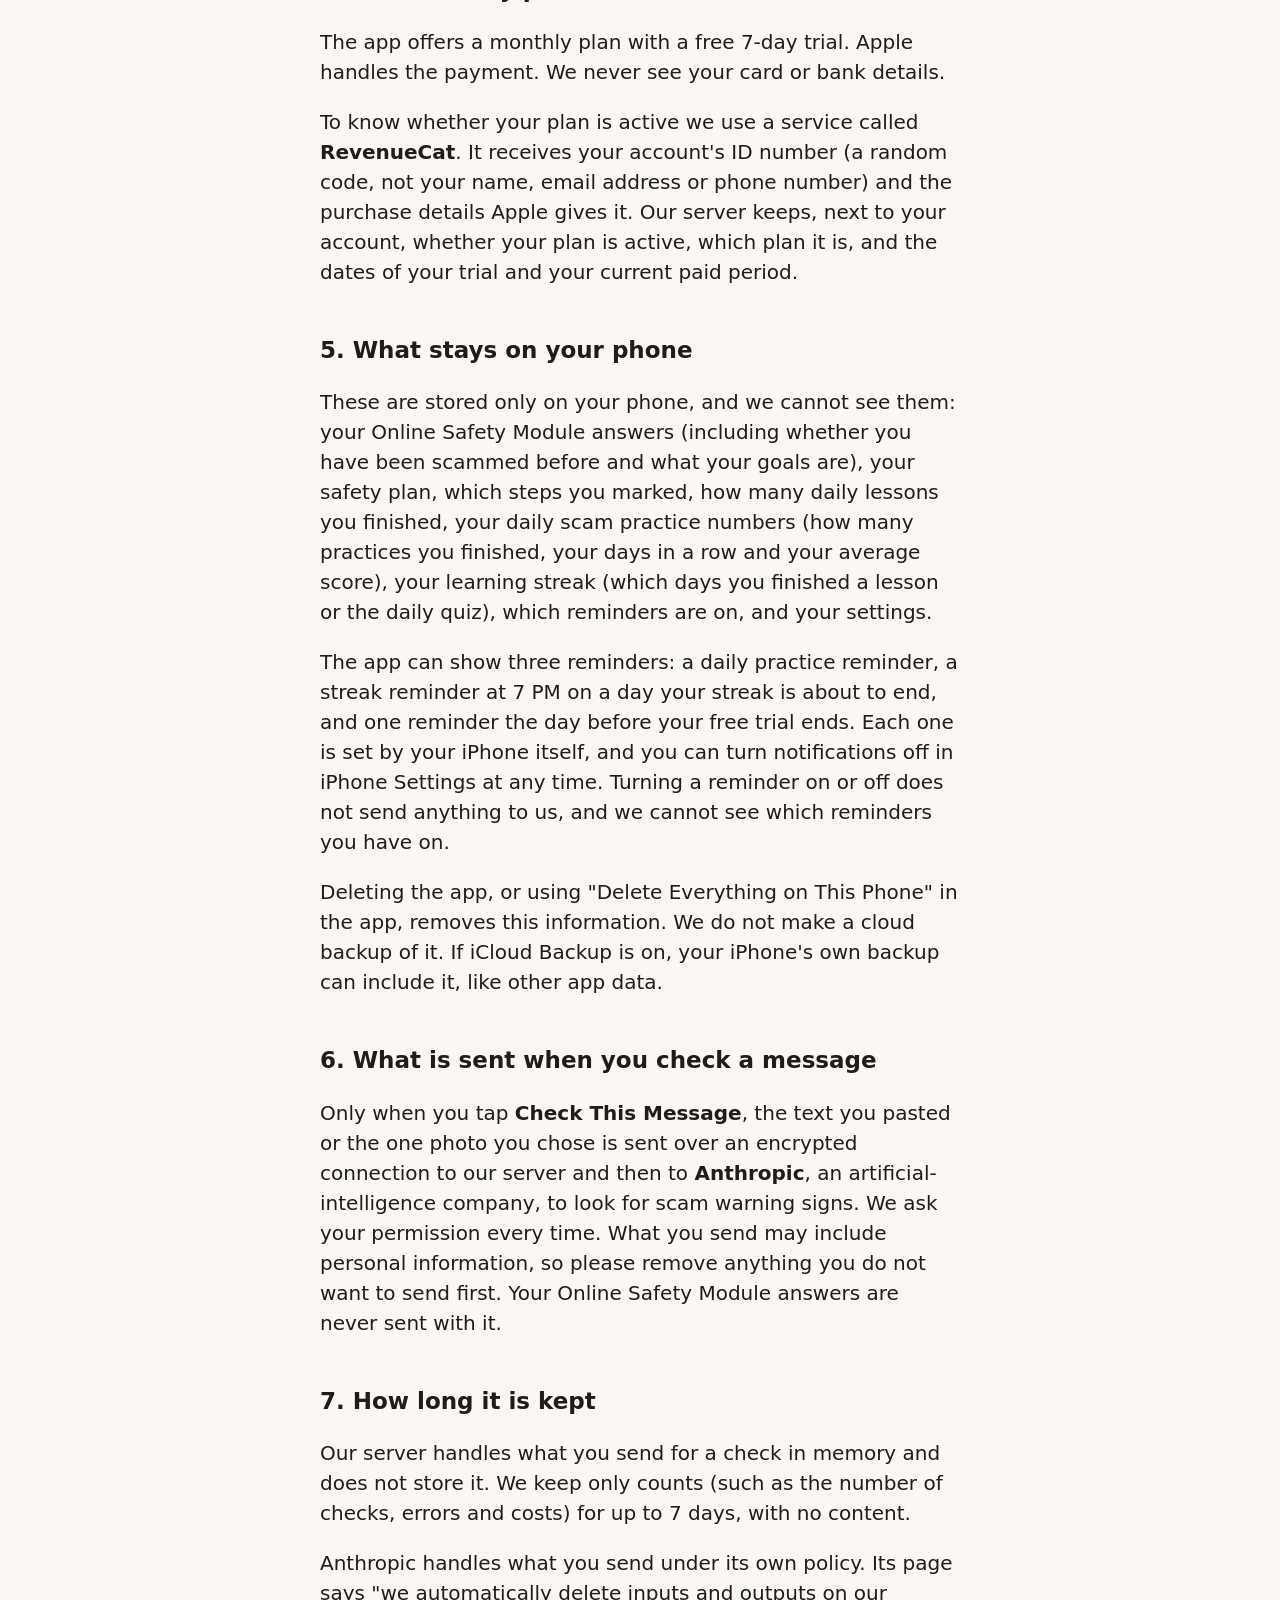
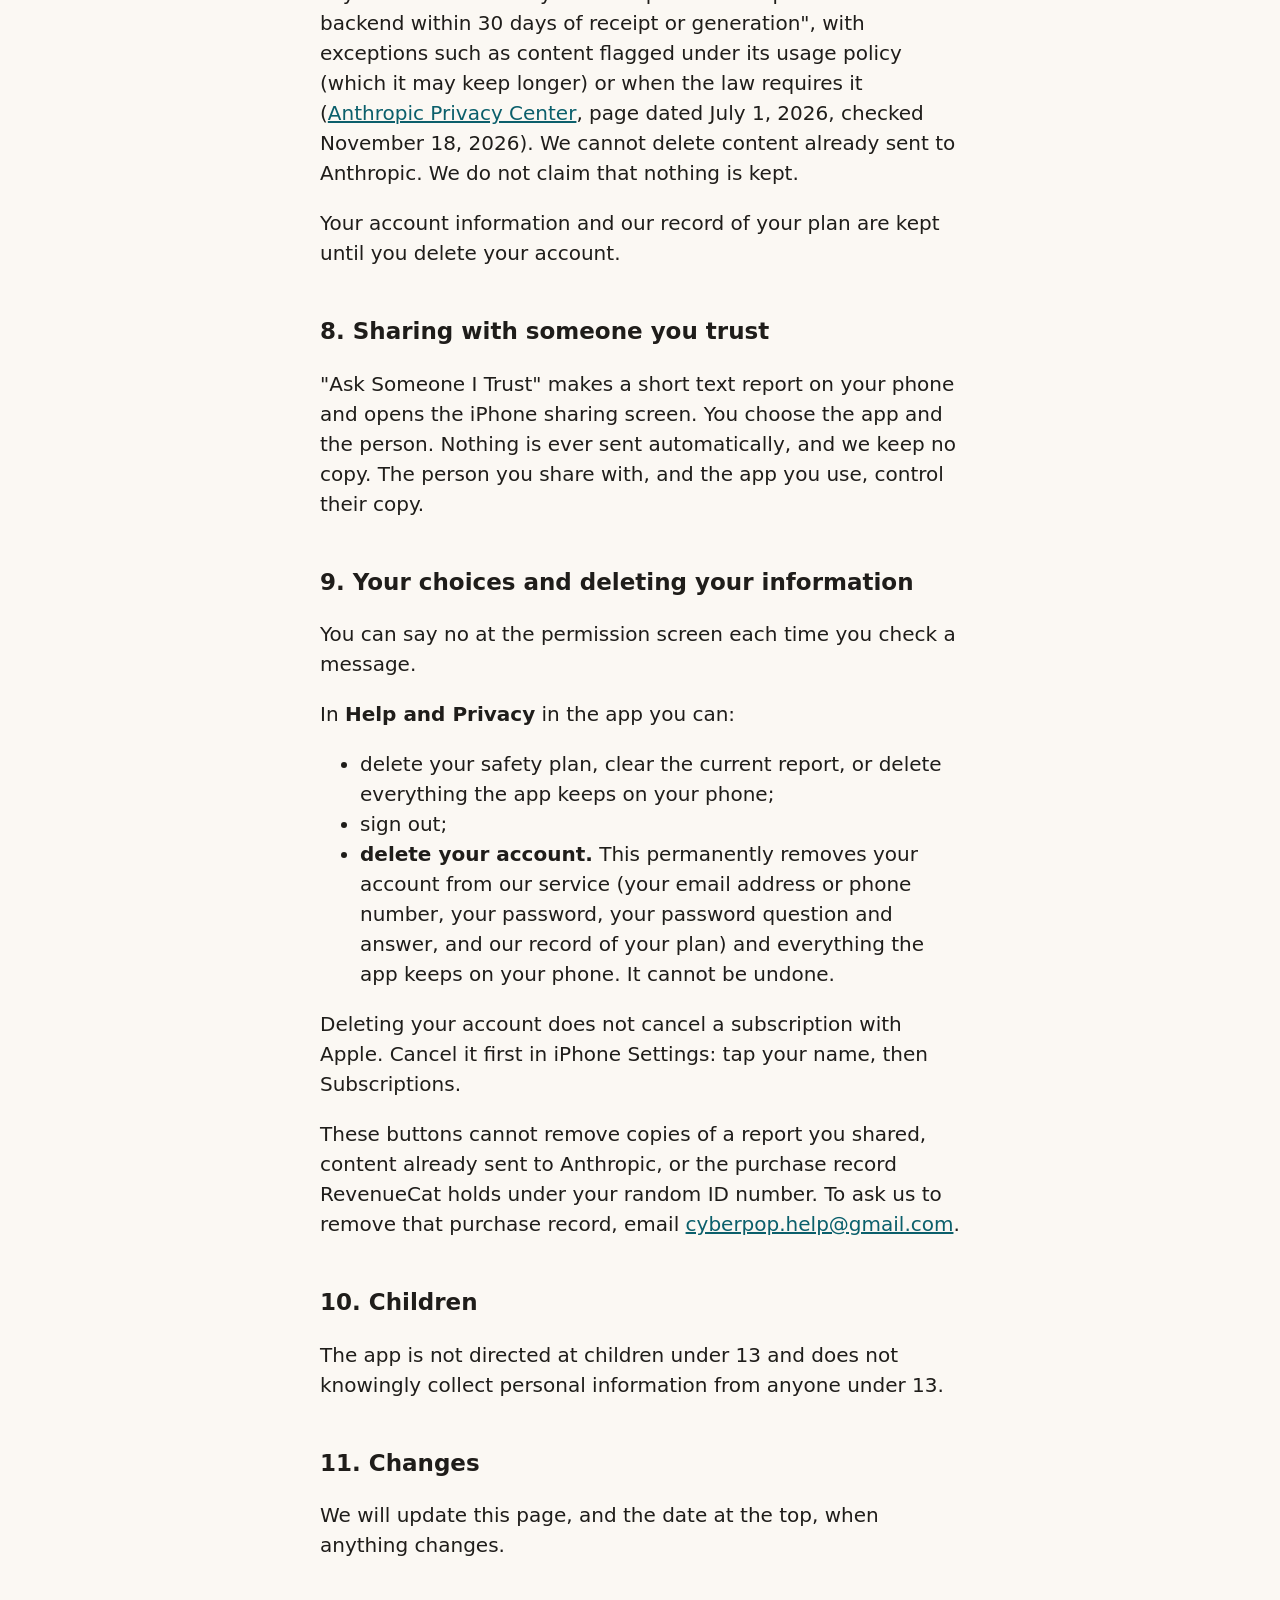
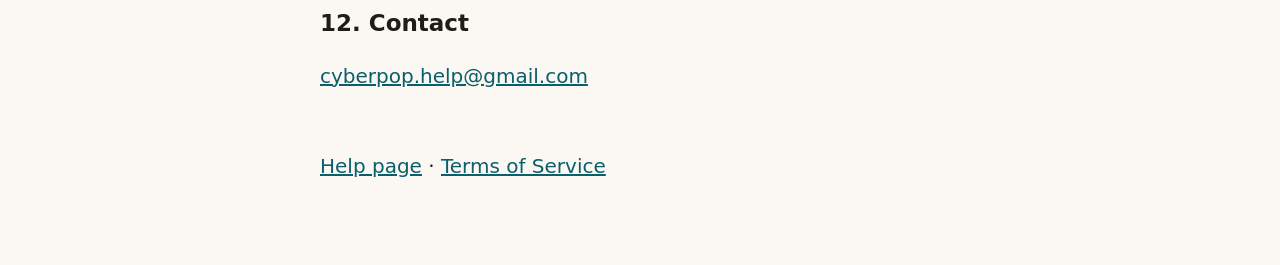
==== commit 4857e5b2: "Contact address: cyberpop.help@gmail.com" ====
--- a/privacy.html
+++ b/privacy.html
@@ -12,7 +12,7 @@
 <p class="meta">First published November 3, 2026. Updated November 18, 2026 for accounts, the monthly plan, the learning streak and reminders, and November 19, 2026 to say that our plan service counts purchases. Cyber Pop was called Family Safety Companion until November 19, 2026.</p>
 
 <h2>1. Who we are</h2>
-<p>Cyber Pop is made and published under the name Cyber Pop. Contact: <a href="mailto:familysafetycompanion.help@gmail.com">familysafetycompanion.help@gmail.com</a>.</p>
+<p>Cyber Pop is made and published under the name Cyber Pop. Contact: <a href="mailto:cyberpop.help@gmail.com">cyberpop.help@gmail.com</a>.</p>
 
 <h2>2. Your account</h2>
 <p>To use the app you create an account in one of three ways.</p>
@@ -56,7 +56,7 @@
 <li><strong>delete your account.</strong> This permanently removes your account from our service (your email address or phone number, your password, your password question and answer, and our record of your plan) and everything the app keeps on your phone. It cannot be undone.</li>
 </ul>
 <p>Deleting your account does not cancel a subscription with Apple. Cancel it first in iPhone Settings: tap your name, then Subscriptions.</p>
-<p>These buttons cannot remove copies of a report you shared, content already sent to Anthropic, or the purchase record RevenueCat holds under your random ID number. To ask us to remove that purchase record, email <a href="mailto:familysafetycompanion.help@gmail.com">familysafetycompanion.help@gmail.com</a>.</p>
+<p>These buttons cannot remove copies of a report you shared, content already sent to Anthropic, or the purchase record RevenueCat holds under your random ID number. To ask us to remove that purchase record, email <a href="mailto:cyberpop.help@gmail.com">cyberpop.help@gmail.com</a>.</p>
 
 <h2>10. Children</h2>
 <p>The app is not directed at children under 13 and does not knowingly collect personal information from anyone under 13.</p>
@@ -65,7 +65,7 @@
 <p>We will update this page, and the date at the top, when anything changes.</p>
 
 <h2>12. Contact</h2>
-<p><a href="mailto:familysafetycompanion.help@gmail.com">familysafetycompanion.help@gmail.com</a></p>
+<p><a href="mailto:cyberpop.help@gmail.com">cyberpop.help@gmail.com</a></p>
 
 <p class="nav"><a href="./">Help page</a> · <a href="terms.html">Terms of Service</a></p>
 </main>
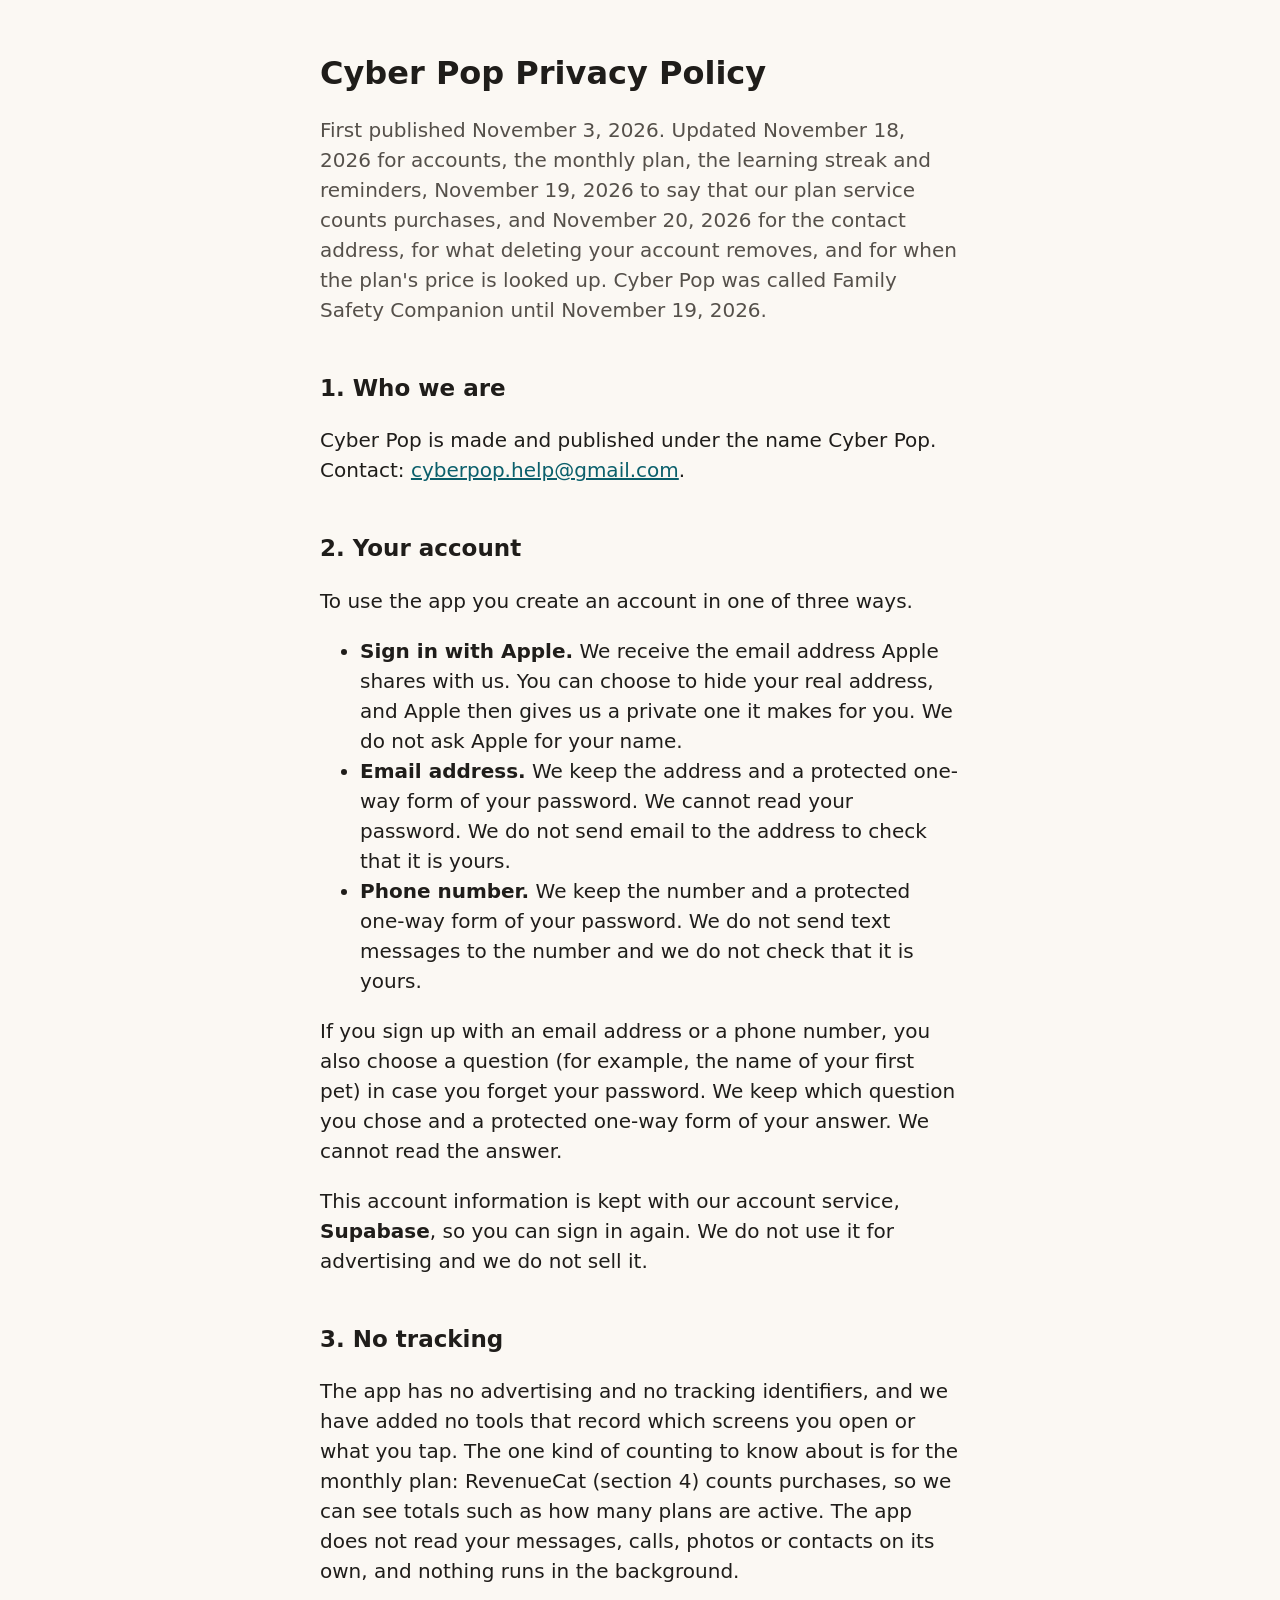
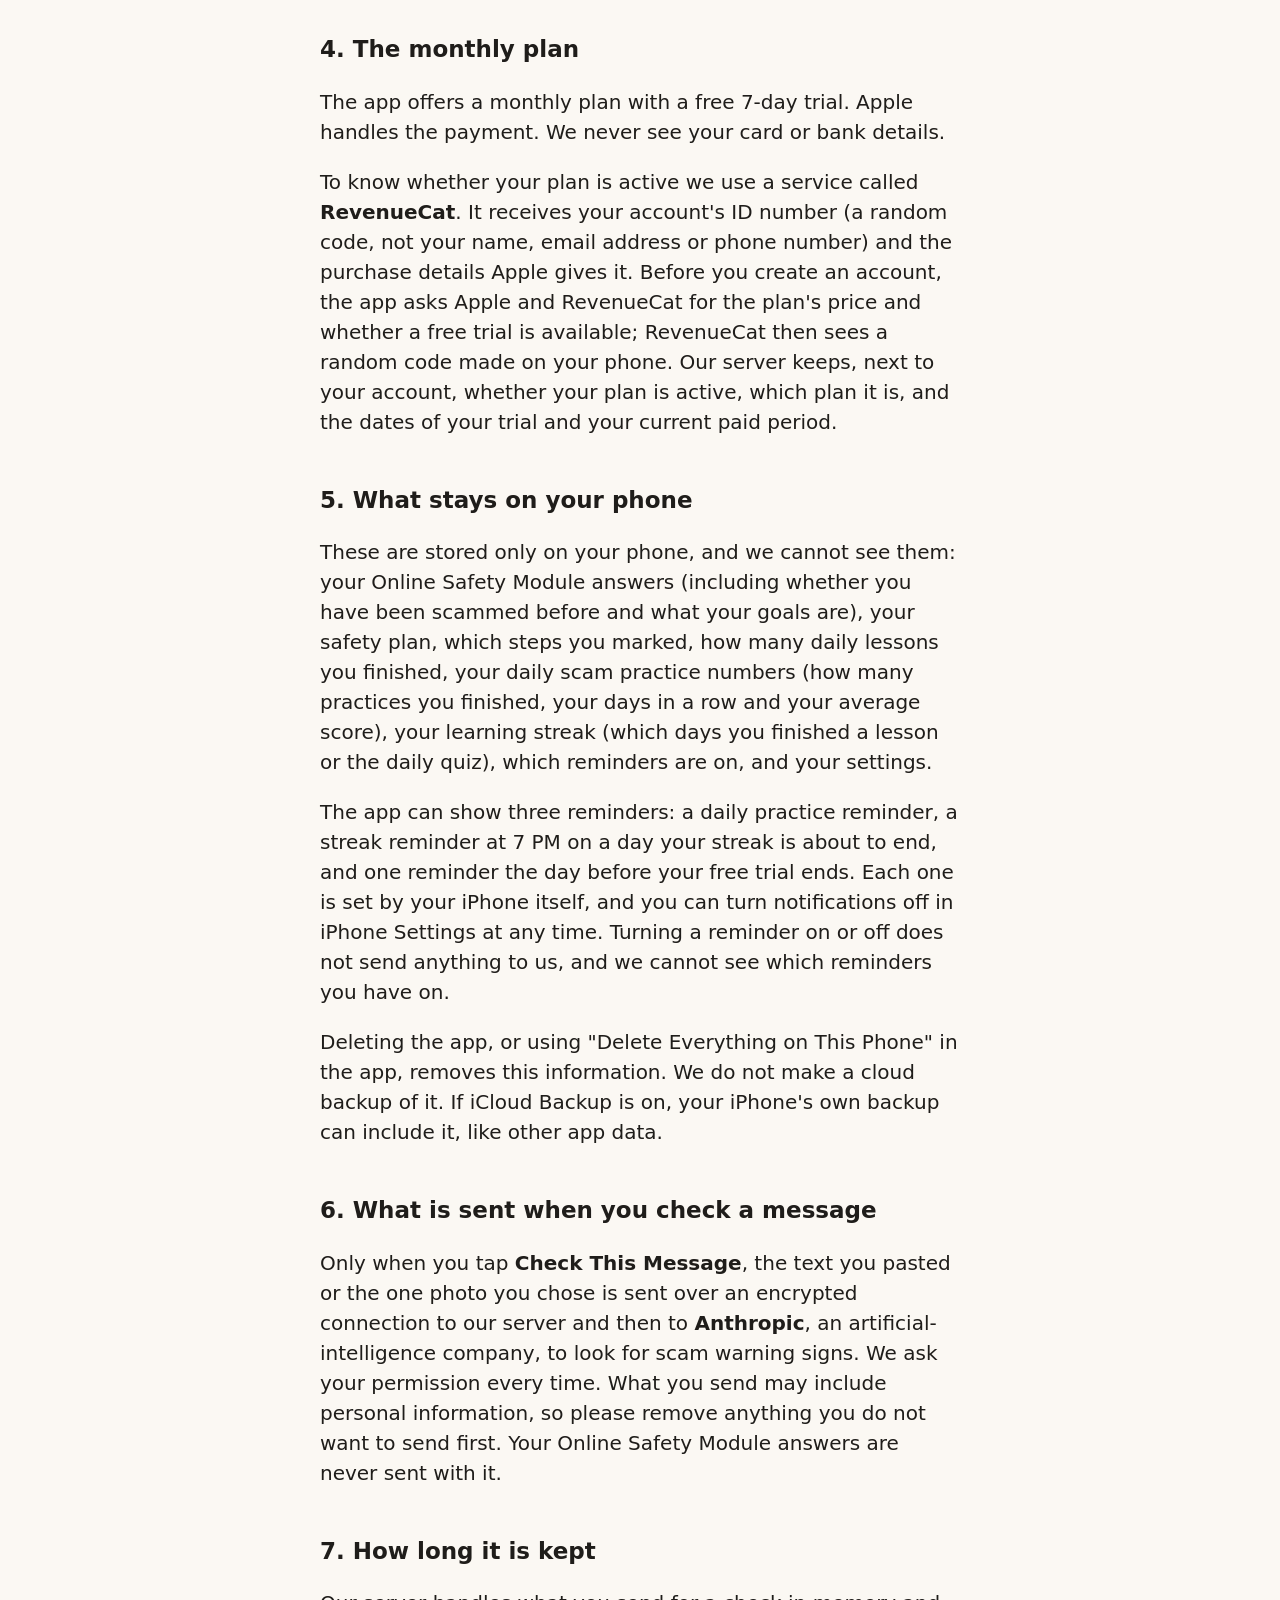
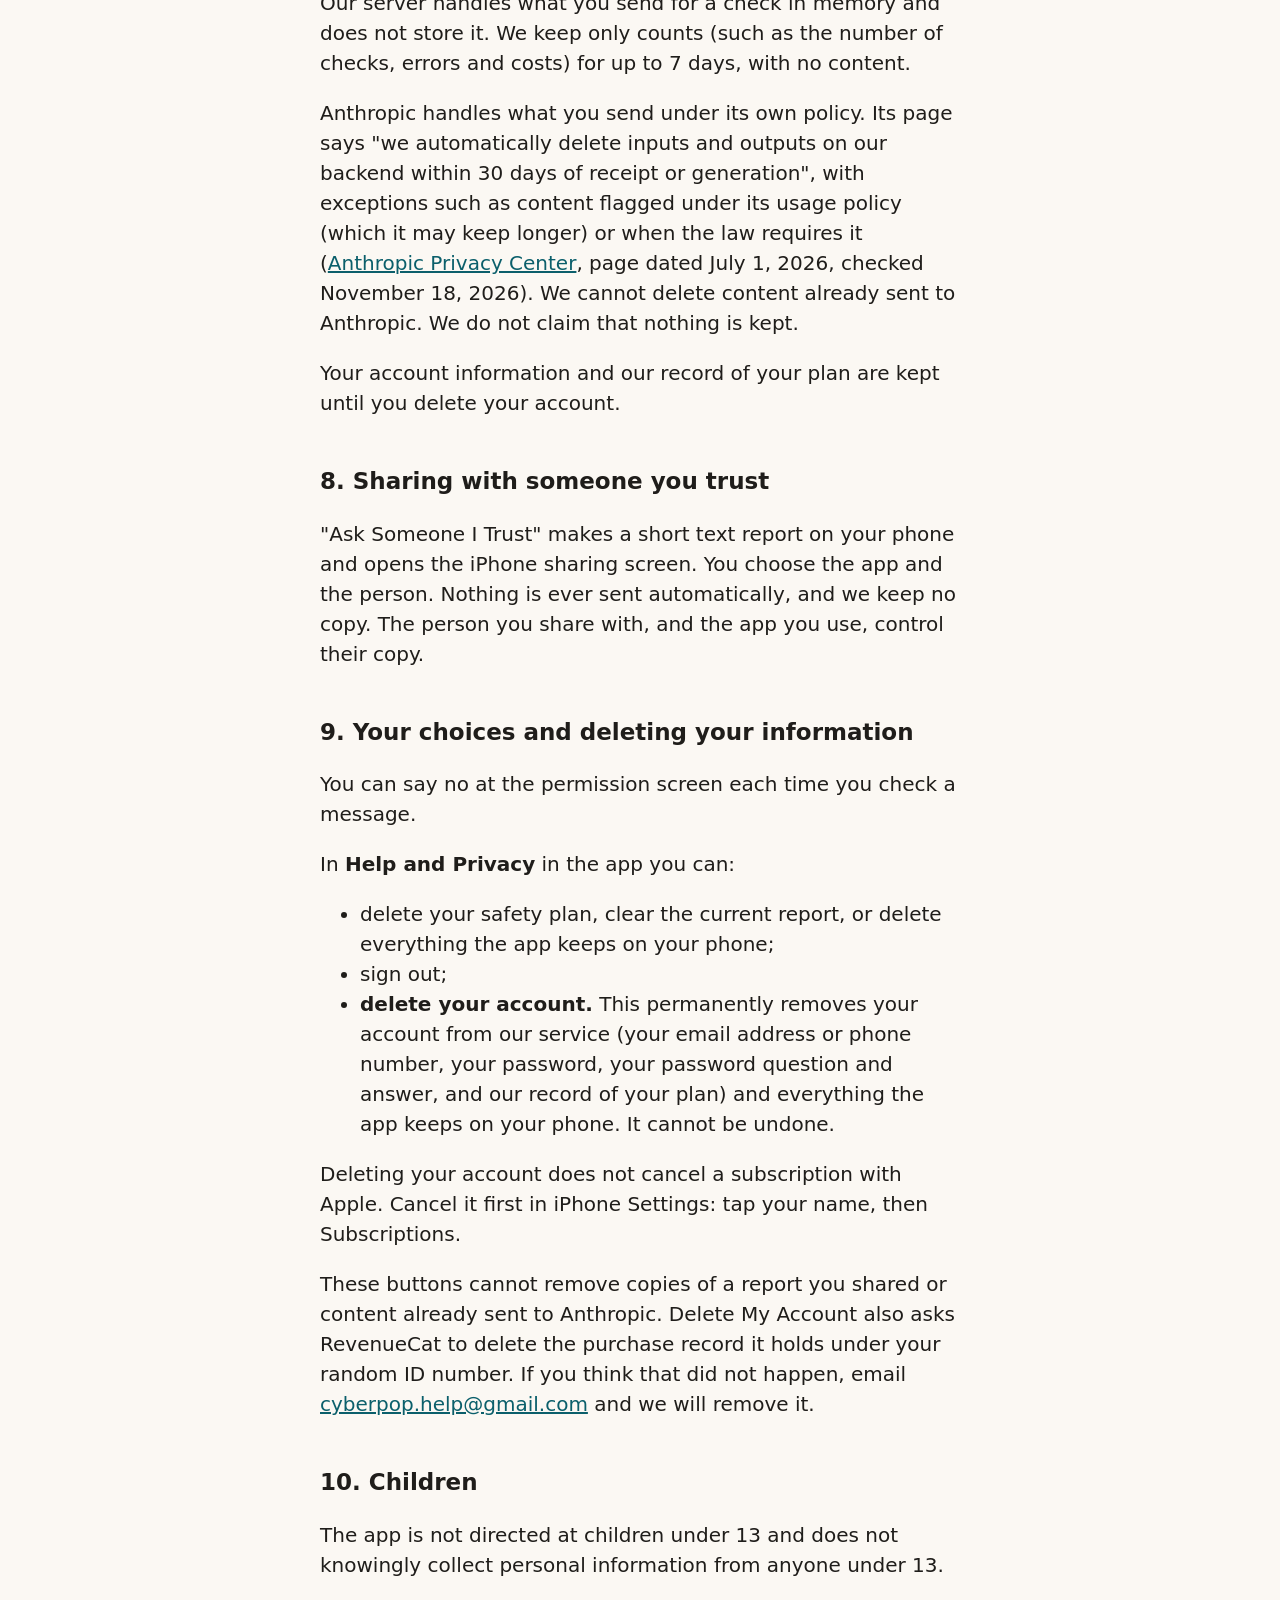
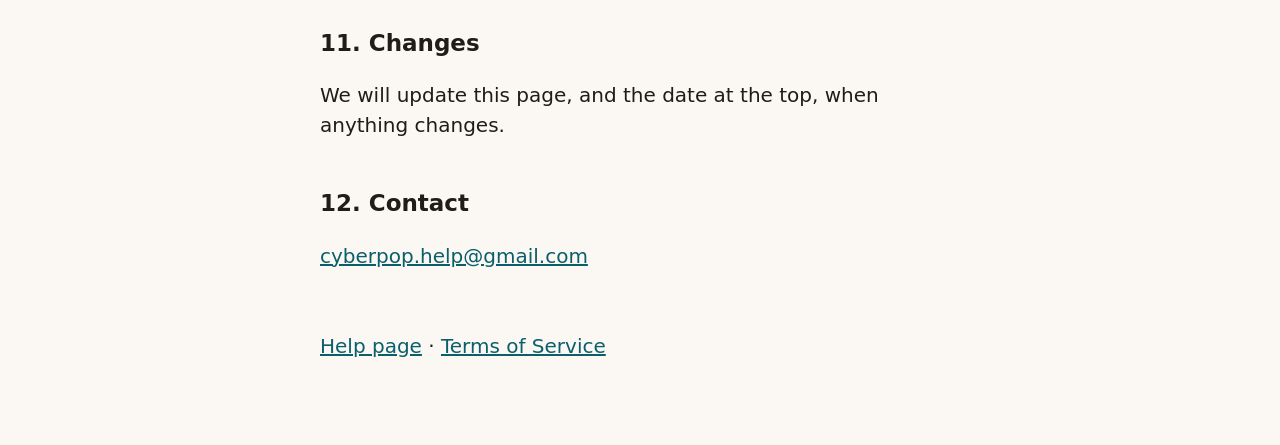
==== commit 13509992: "Privacy page: deleting an account removes the plan service's record; price is looked up before sign-" ====
--- a/privacy.html
+++ b/privacy.html
@@ -9,7 +9,7 @@
 <body>
 <main>
 <h1>Cyber Pop Privacy Policy</h1>
-<p class="meta">First published November 3, 2026. Updated November 18, 2026 for accounts, the monthly plan, the learning streak and reminders, and November 19, 2026 to say that our plan service counts purchases. Cyber Pop was called Family Safety Companion until November 19, 2026.</p>
+<p class="meta">First published November 3, 2026. Updated November 18, 2026 for accounts, the monthly plan, the learning streak and reminders, November 19, 2026 to say that our plan service counts purchases, and November 20, 2026 for the contact address, for what deleting your account removes, and for when the plan's price is looked up. Cyber Pop was called Family Safety Companion until November 19, 2026.</p>
 
 <h2>1. Who we are</h2>
 <p>Cyber Pop is made and published under the name Cyber Pop. Contact: <a href="mailto:cyberpop.help@gmail.com">cyberpop.help@gmail.com</a>.</p>
@@ -29,7 +29,7 @@
 
 <h2>4. The monthly plan</h2>
 <p>The app offers a monthly plan with a free 7-day trial. Apple handles the payment. We never see your card or bank details.</p>
-<p>To know whether your plan is active we use a service called <strong>RevenueCat</strong>. It receives your account's ID number (a random code, not your name, email address or phone number) and the purchase details Apple gives it. Our server keeps, next to your account, whether your plan is active, which plan it is, and the dates of your trial and your current paid period.</p>
+<p>To know whether your plan is active we use a service called <strong>RevenueCat</strong>. It receives your account's ID number (a random code, not your name, email address or phone number) and the purchase details Apple gives it. Before you create an account, the app asks Apple and RevenueCat for the plan's price and whether a free trial is available; RevenueCat then sees a random code made on your phone. Our server keeps, next to your account, whether your plan is active, which plan it is, and the dates of your trial and your current paid period.</p>
 
 <h2>5. What stays on your phone</h2>
 <p>These are stored only on your phone, and we cannot see them: your Online Safety Module answers (including whether you have been scammed before and what your goals are), your safety plan, which steps you marked, how many daily lessons you finished, your daily scam practice numbers (how many practices you finished, your days in a row and your average score), your learning streak (which days you finished a lesson or the daily quiz), which reminders are on, and your settings.</p>
@@ -56,7 +56,7 @@
 <li><strong>delete your account.</strong> This permanently removes your account from our service (your email address or phone number, your password, your password question and answer, and our record of your plan) and everything the app keeps on your phone. It cannot be undone.</li>
 </ul>
 <p>Deleting your account does not cancel a subscription with Apple. Cancel it first in iPhone Settings: tap your name, then Subscriptions.</p>
-<p>These buttons cannot remove copies of a report you shared, content already sent to Anthropic, or the purchase record RevenueCat holds under your random ID number. To ask us to remove that purchase record, email <a href="mailto:cyberpop.help@gmail.com">cyberpop.help@gmail.com</a>.</p>
+<p>These buttons cannot remove copies of a report you shared or content already sent to Anthropic. Delete My Account also asks RevenueCat to delete the purchase record it holds under your random ID number. If you think that did not happen, email <a href="mailto:cyberpop.help@gmail.com">cyberpop.help@gmail.com</a> and we will remove it.</p>
 
 <h2>10. Children</h2>
 <p>The app is not directed at children under 13 and does not knowingly collect personal information from anyone under 13.</p>
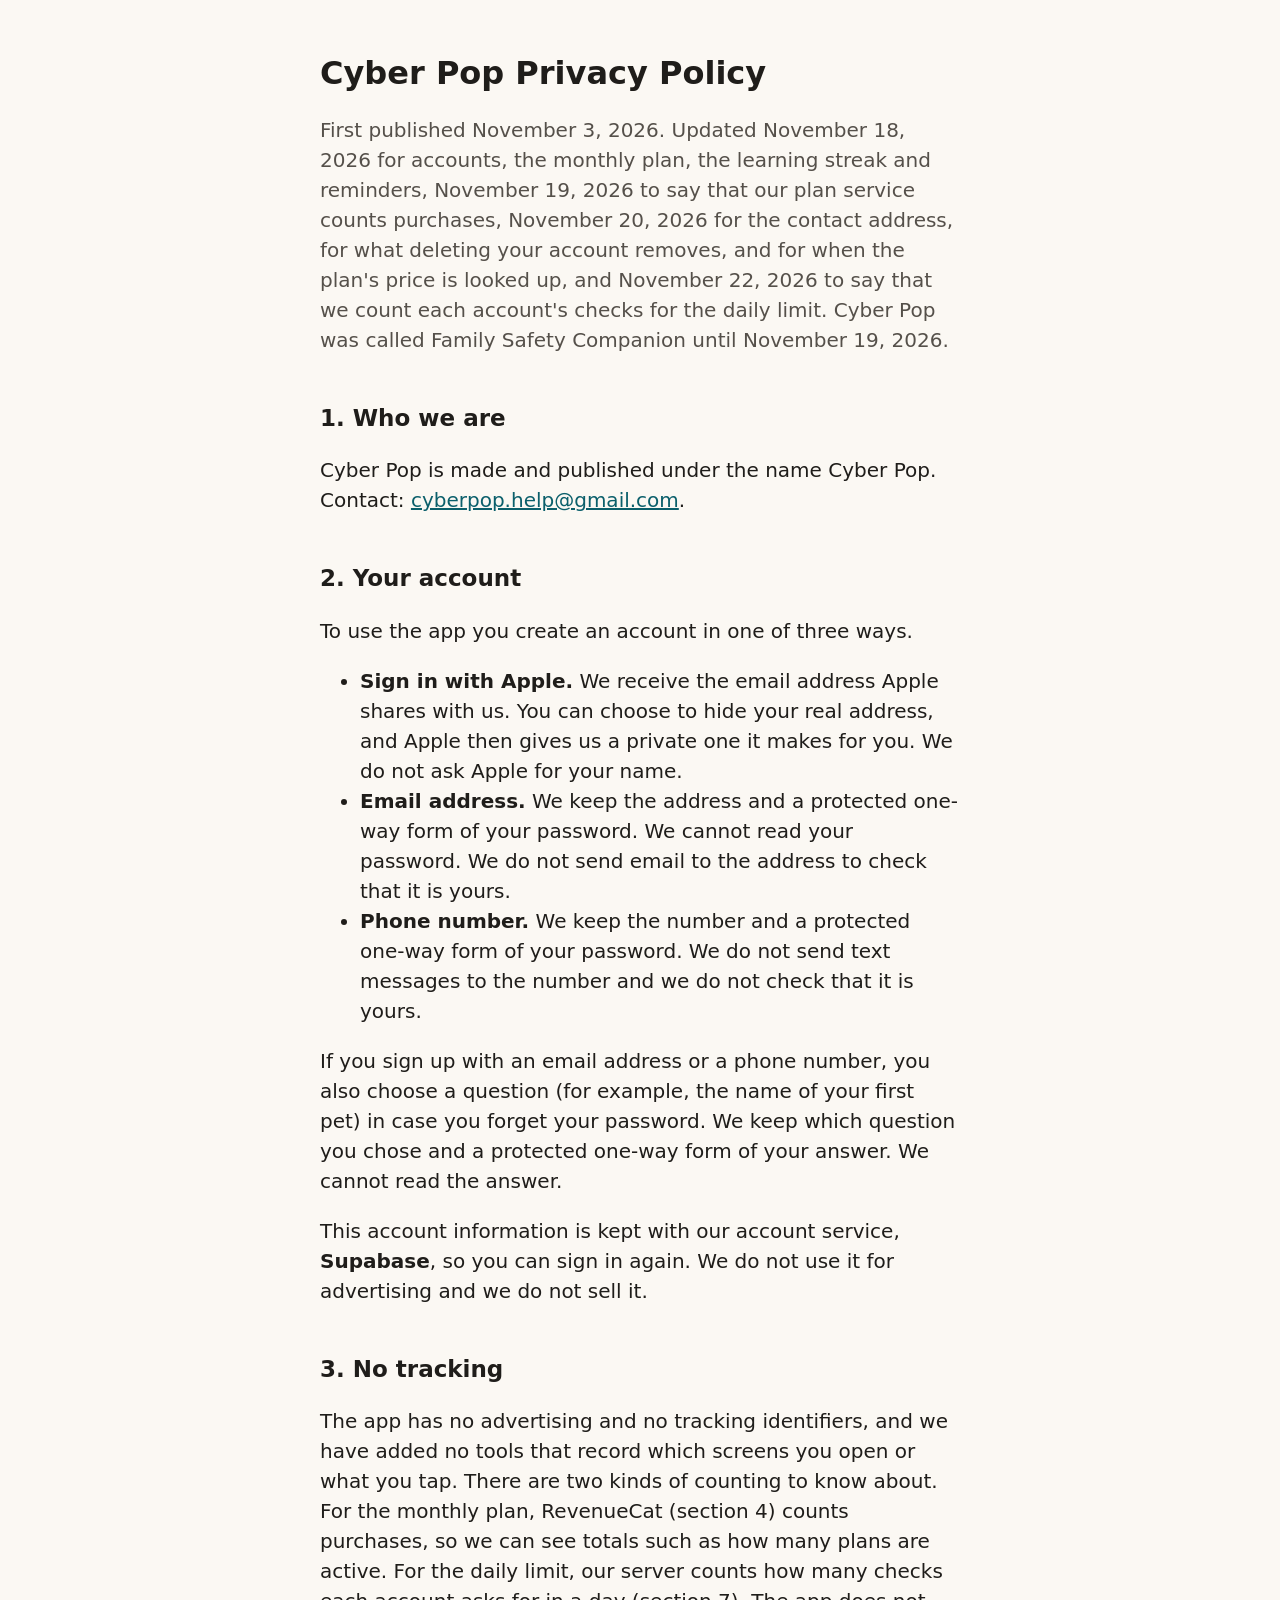
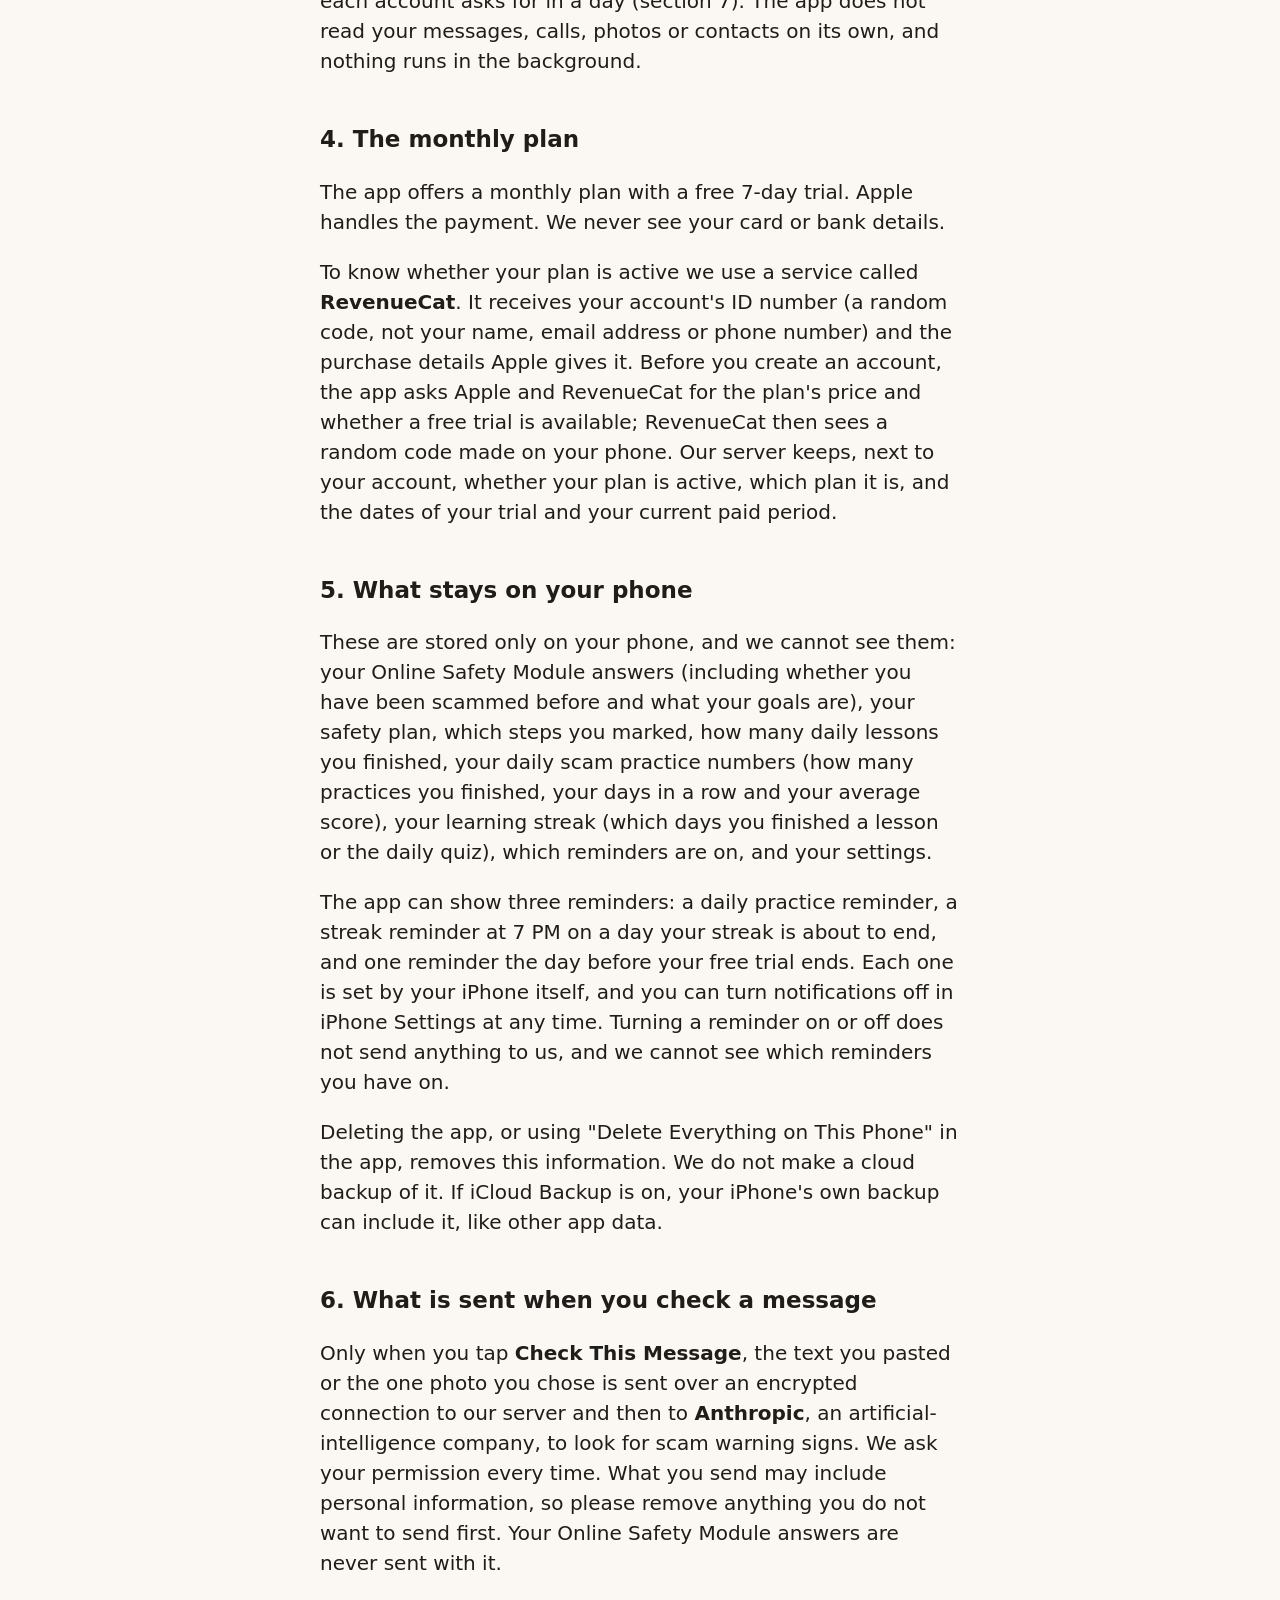
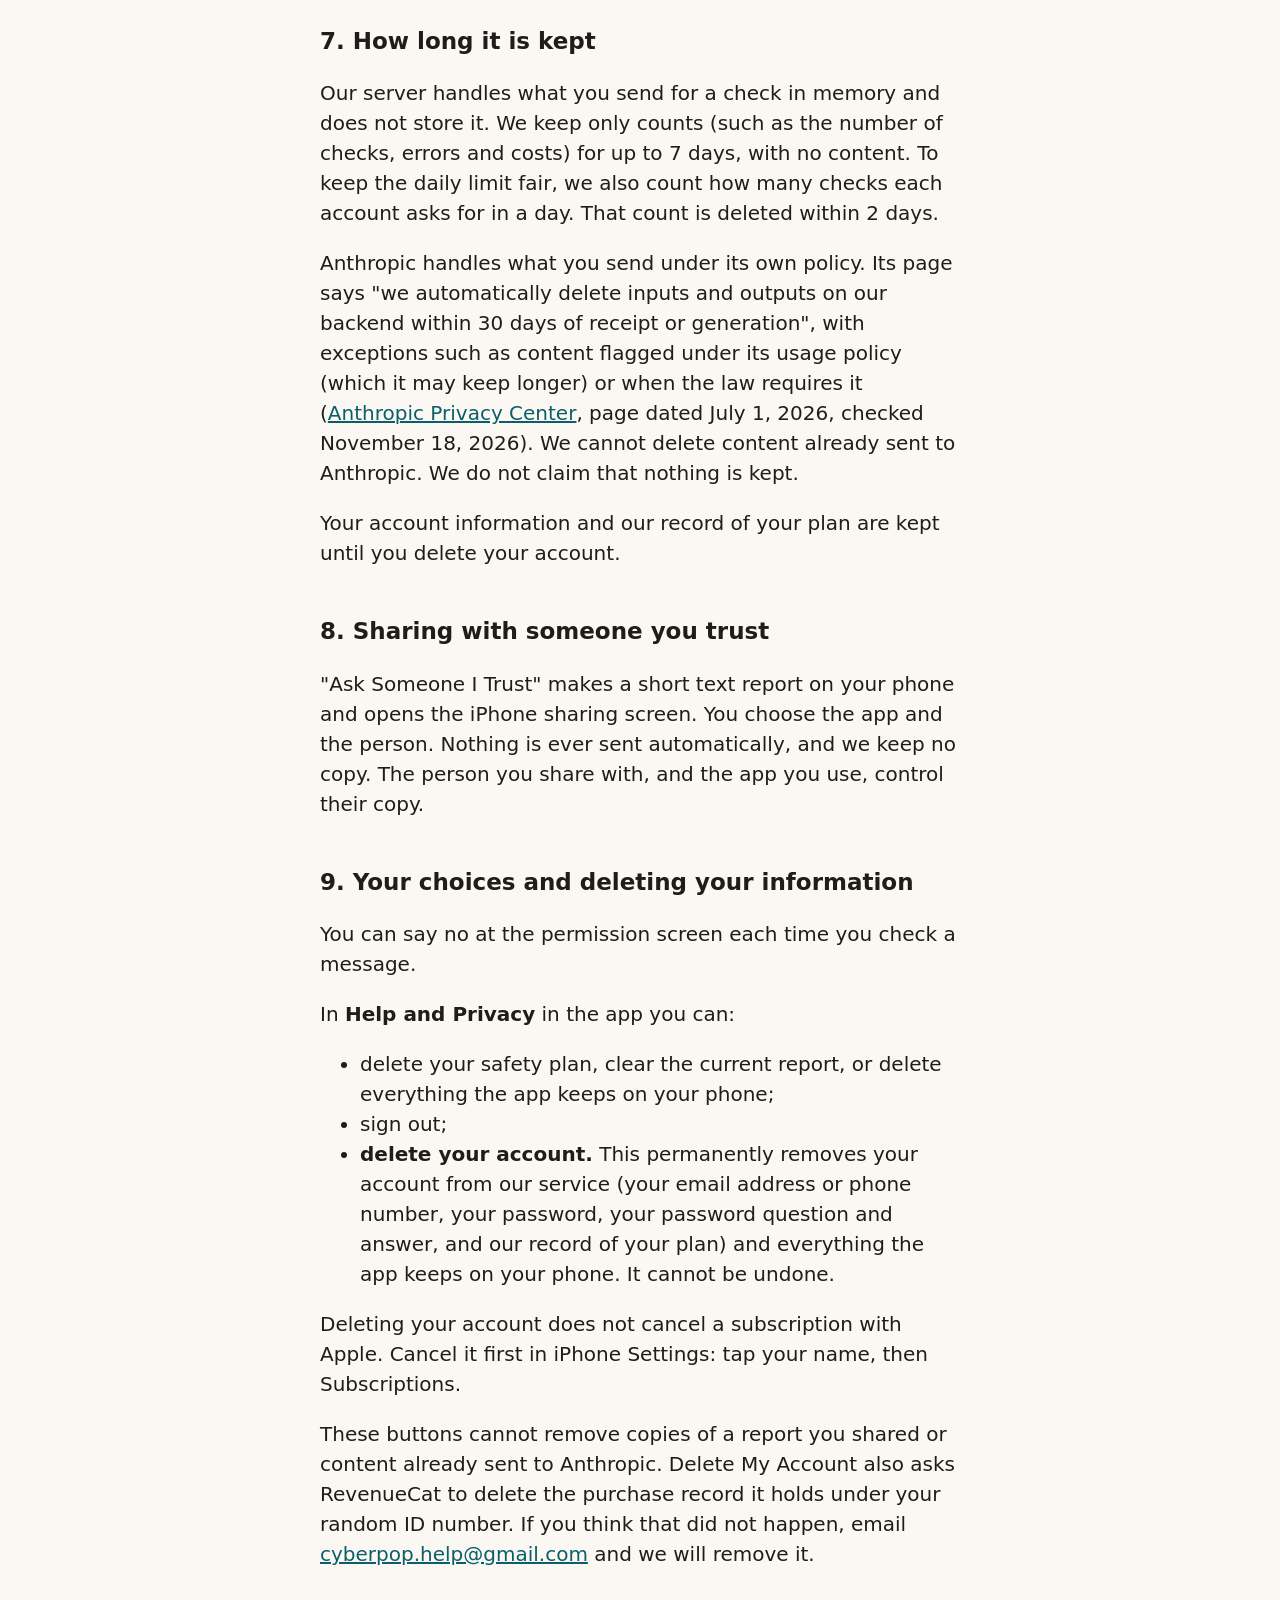
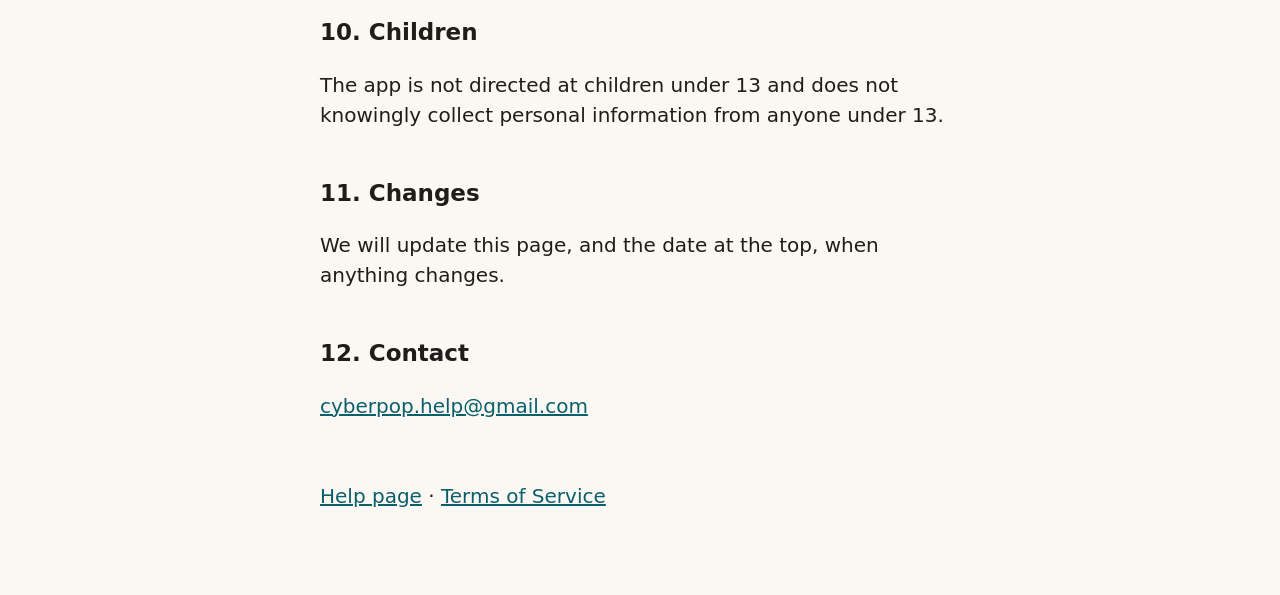
==== commit b1c06c53: "Privacy page: say that each account's daily checks are counted for the daily limit Co-Authored-By: C" ====
--- a/privacy.html
+++ b/privacy.html
@@ -9,7 +9,7 @@
 <body>
 <main>
 <h1>Cyber Pop Privacy Policy</h1>
-<p class="meta">First published November 3, 2026. Updated November 18, 2026 for accounts, the monthly plan, the learning streak and reminders, November 19, 2026 to say that our plan service counts purchases, and November 20, 2026 for the contact address, for what deleting your account removes, and for when the plan's price is looked up. Cyber Pop was called Family Safety Companion until November 19, 2026.</p>
+<p class="meta">First published November 3, 2026. Updated November 18, 2026 for accounts, the monthly plan, the learning streak and reminders, November 19, 2026 to say that our plan service counts purchases, November 20, 2026 for the contact address, for what deleting your account removes, and for when the plan's price is looked up, and November 22, 2026 to say that we count each account's checks for the daily limit. Cyber Pop was called Family Safety Companion until November 19, 2026.</p>
 
 <h2>1. Who we are</h2>
 <p>Cyber Pop is made and published under the name Cyber Pop. Contact: <a href="mailto:cyberpop.help@gmail.com">cyberpop.help@gmail.com</a>.</p>
@@ -25,7 +25,7 @@
 <p>This account information is kept with our account service, <strong>Supabase</strong>, so you can sign in again. We do not use it for advertising and we do not sell it.</p>
 
 <h2>3. No tracking</h2>
-<p>The app has no advertising and no tracking identifiers, and we have added no tools that record which screens you open or what you tap. The one kind of counting to know about is for the monthly plan: RevenueCat (section 4) counts purchases, so we can see totals such as how many plans are active. The app does not read your messages, calls, photos or contacts on its own, and nothing runs in the background.</p>
+<p>The app has no advertising and no tracking identifiers, and we have added no tools that record which screens you open or what you tap. There are two kinds of counting to know about. For the monthly plan, RevenueCat (section 4) counts purchases, so we can see totals such as how many plans are active. For the daily limit, our server counts how many checks each account asks for in a day (section 7). The app does not read your messages, calls, photos or contacts on its own, and nothing runs in the background.</p>
 
 <h2>4. The monthly plan</h2>
 <p>The app offers a monthly plan with a free 7-day trial. Apple handles the payment. We never see your card or bank details.</p>
@@ -40,7 +40,7 @@
 <p>Only when you tap <strong>Check This Message</strong>, the text you pasted or the one photo you chose is sent over an encrypted connection to our server and then to <strong>Anthropic</strong>, an artificial-intelligence company, to look for scam warning signs. We ask your permission every time. What you send may include personal information, so please remove anything you do not want to send first. Your Online Safety Module answers are never sent with it.</p>
 
 <h2>7. How long it is kept</h2>
-<p>Our server handles what you send for a check in memory and does not store it. We keep only counts (such as the number of checks, errors and costs) for up to 7 days, with no content.</p>
+<p>Our server handles what you send for a check in memory and does not store it. We keep only counts (such as the number of checks, errors and costs) for up to 7 days, with no content. To keep the daily limit fair, we also count how many checks each account asks for in a day. That count is deleted within 2 days.</p>
 <p>Anthropic handles what you send under its own policy. Its page says "we automatically delete inputs and outputs on our backend within 30 days of receipt or generation", with exceptions such as content flagged under its usage policy (which it may keep longer) or when the law requires it (<a href="https://privacy.claude.com/en/articles/7996866-how-long-do-you-store-my-organization-s-data">Anthropic Privacy Center</a>, page dated July 1, 2026, checked November 18, 2026). We cannot delete content already sent to Anthropic. We do not claim that nothing is kept.</p>
 <p>Your account information and our record of your plan are kept until you delete your account.</p>
 
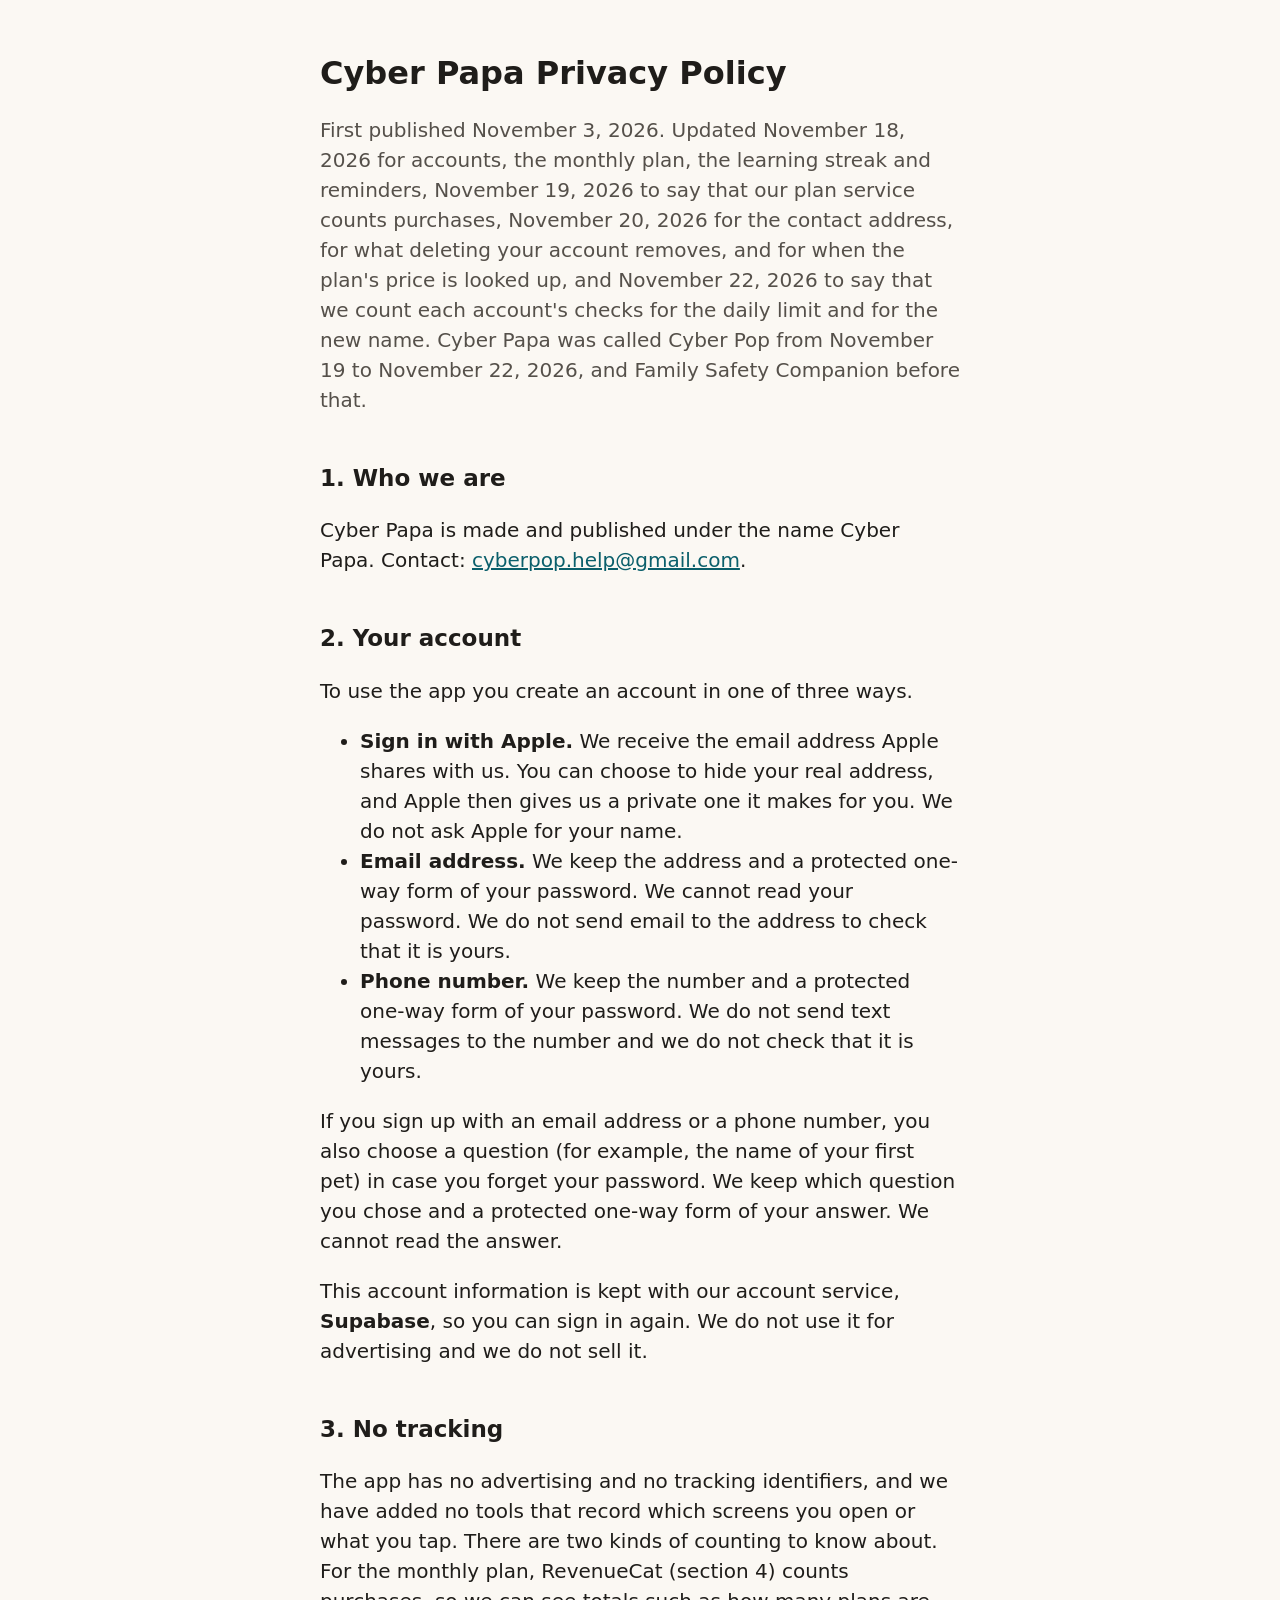
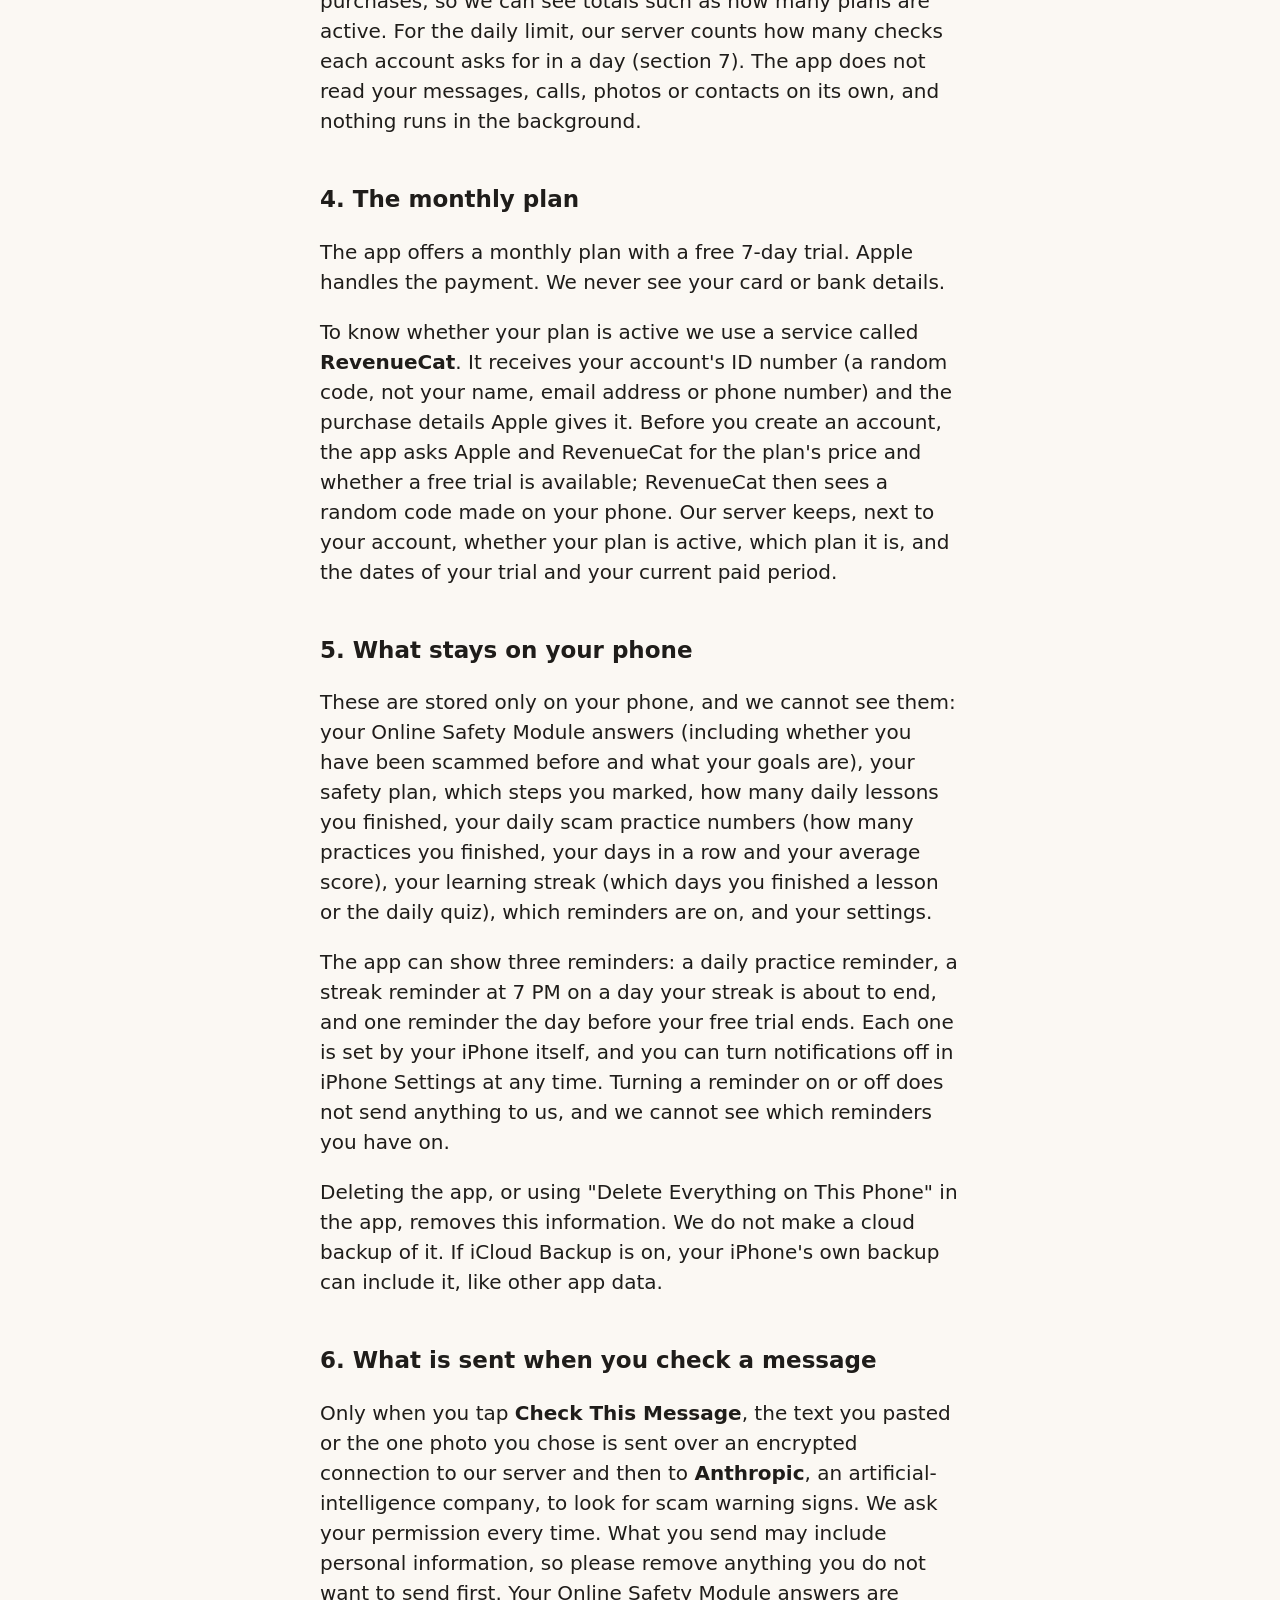
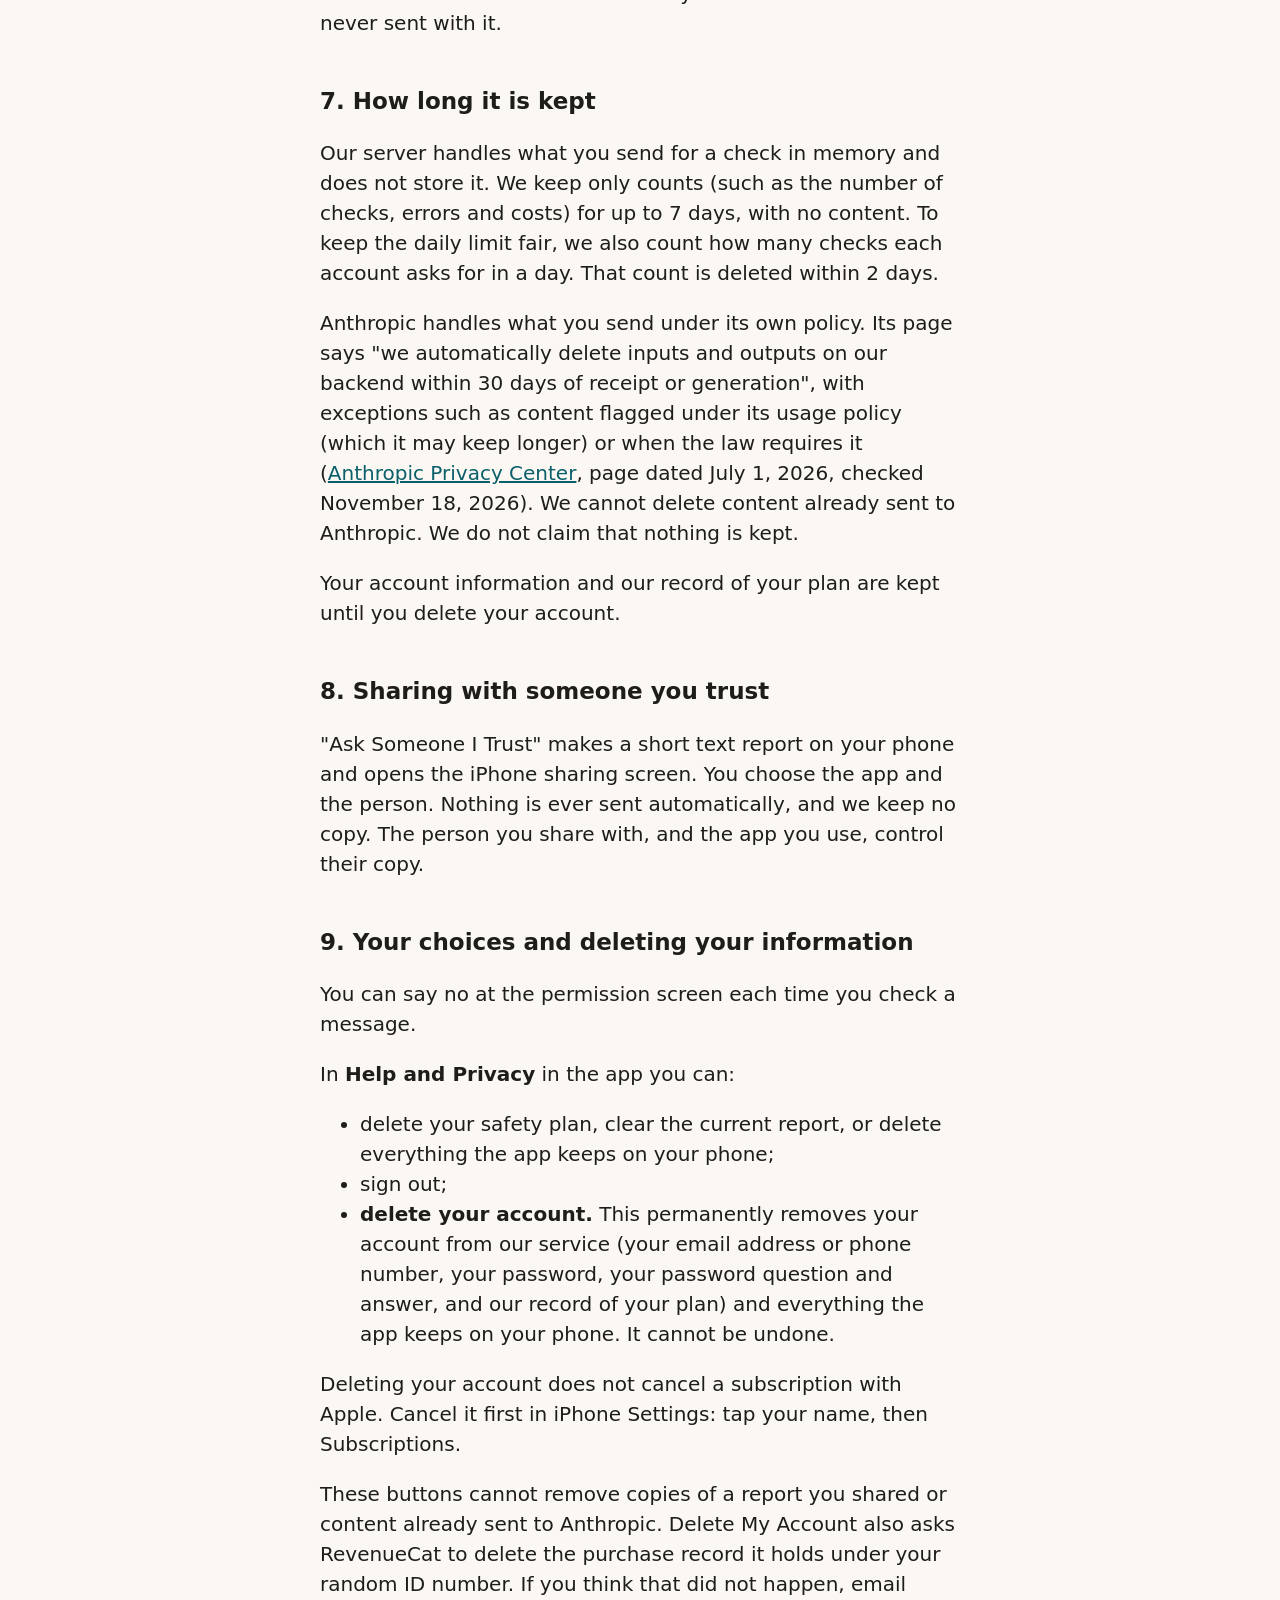
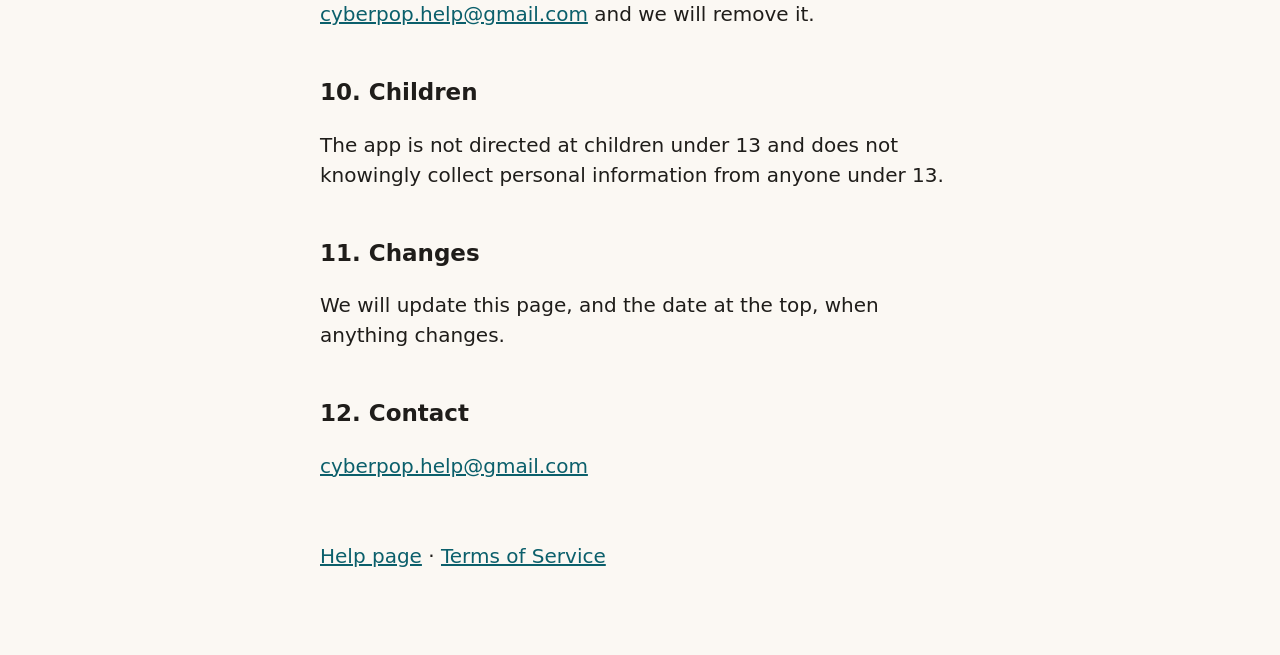
==== commit c39a8502: "Rename: Cyber Papa Co-Authored-By: Claude Opus 5.5 <noreply@anthropic.com>" ====
--- a/privacy.html
+++ b/privacy.html
@@ -3,16 +3,16 @@
 <head>
 <meta charset="utf-8">
 <meta name="viewport" content="width=device-width, initial-scale=1">
-<title>Privacy Policy · Cyber Pop</title>
+<title>Privacy Policy · Cyber Papa</title>
 <link rel="stylesheet" href="style.css">
 </head>
 <body>
 <main>
-<h1>Cyber Pop Privacy Policy</h1>
-<p class="meta">First published November 3, 2026. Updated November 18, 2026 for accounts, the monthly plan, the learning streak and reminders, November 19, 2026 to say that our plan service counts purchases, November 20, 2026 for the contact address, for what deleting your account removes, and for when the plan's price is looked up, and November 22, 2026 to say that we count each account's checks for the daily limit. Cyber Pop was called Family Safety Companion until November 19, 2026.</p>
+<h1>Cyber Papa Privacy Policy</h1>
+<p class="meta">First published November 3, 2026. Updated November 18, 2026 for accounts, the monthly plan, the learning streak and reminders, November 19, 2026 to say that our plan service counts purchases, November 20, 2026 for the contact address, for what deleting your account removes, and for when the plan's price is looked up, and November 22, 2026 to say that we count each account's checks for the daily limit and for the new name. Cyber Papa was called Cyber Pop from November 19 to November 22, 2026, and Family Safety Companion before that.</p>
 
 <h2>1. Who we are</h2>
-<p>Cyber Pop is made and published under the name Cyber Pop. Contact: <a href="mailto:cyberpop.help@gmail.com">cyberpop.help@gmail.com</a>.</p>
+<p>Cyber Papa is made and published under the name Cyber Papa. Contact: <a href="mailto:cyberpop.help@gmail.com">cyberpop.help@gmail.com</a>.</p>
 
 <h2>2. Your account</h2>
 <p>To use the app you create an account in one of three ways.</p>
